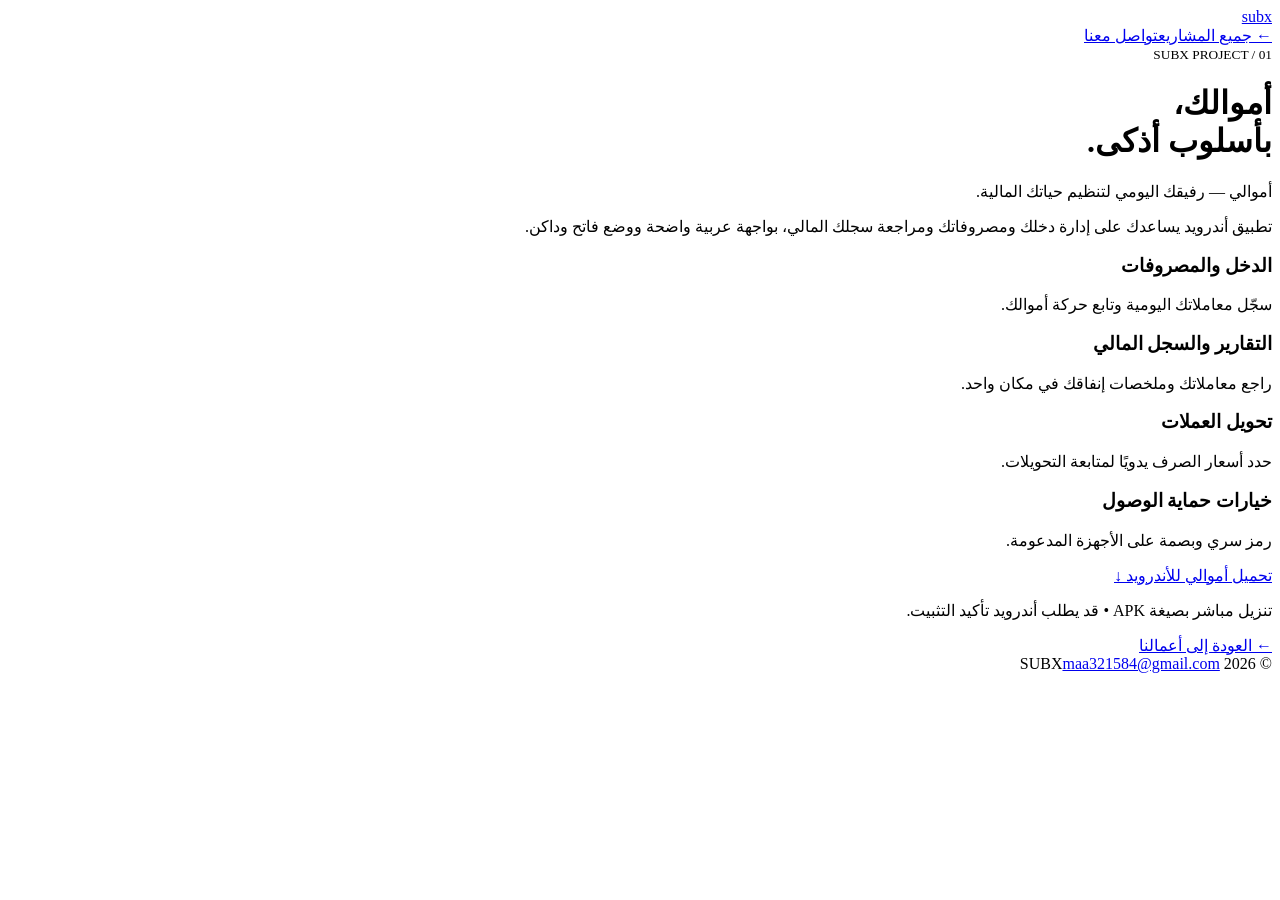
==== amwali.html @ c0b4c77b "Add files via upload" ====
<!doctype html><html lang="ar" dir="rtl"><meta charset="utf-8"><meta name="viewport" content="width=device-width,initial-scale=1"><title>أموالي — أحد مشاريع SUBX</title><link rel="stylesheet" href="css/style.css"><body><header><a class="logo" href="index.html">sub<span>x</span></a><nav><a href="index.html#projects">← جميع المشاريع</a><a href="mailto:maa321584@gmail.com">تواصل معنا</a></nav></header><main class="detail wrap"><small>SUBX PROJECT / 01</small><h1>أموالك،<br><span>بأسلوب أذكى.</span></h1><p class="large">أموالي — رفيقك اليومي لتنظيم حياتك المالية.</p><p>تطبيق أندرويد يساعدك على إدارة دخلك ومصروفاتك ومراجعة سجلك المالي، بواجهة عربية واضحة ووضع فاتح وداكن.</p><div class="detail-grid"><article><h3>الدخل والمصروفات</h3><p>سجّل معاملاتك اليومية وتابع حركة أموالك.</p></article><article><h3>التقارير والسجل المالي</h3><p>راجع معاملاتك وملخصات إنفاقك في مكان واحد.</p></article><article><h3>تحويل العملات</h3><p>حدد أسعار الصرف يدويًا لمتابعة التحويلات.</p></article><article><h3>خيارات حماية الوصول</h3><p>رمز سري وبصمة على الأجهزة المدعومة.</p></article></div><a class="button" href="update/app-debug.apk" download="Amwali.apk">تحميل أموالي للأندرويد ↓</a><p>تنزيل مباشر بصيغة APK • قد يطلب أندرويد تأكيد التثبيت.</p><a href="index.html#projects">← العودة إلى أعمالنا</a></main><footer class="wrap"><span>© 2026 SUBX</span><a href="mailto:maa321584@gmail.com">maa321584@gmail.com</a></footer></body></html>
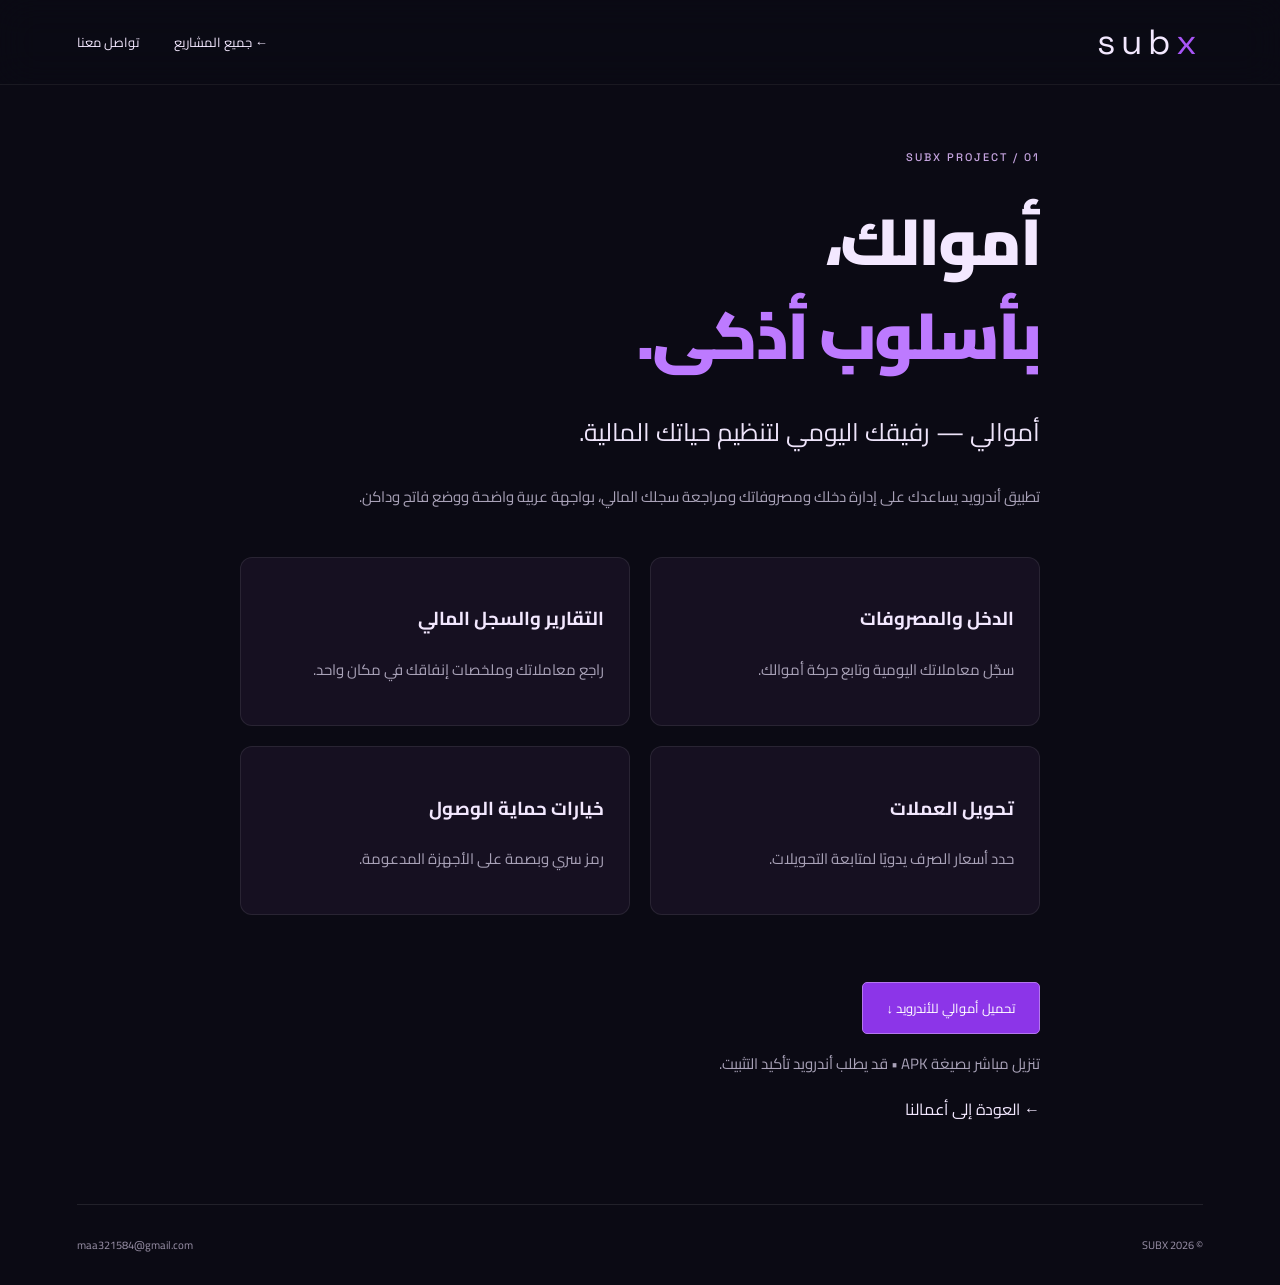
==== commit bda4a56b: "Add files via upload" ====
--- a/amwali.html
+++ b/amwali.html
@@ -1 +1,885 @@
-<!doctype html><html lang="ar" dir="rtl"><meta charset="utf-8"><meta name="viewport" content="width=device-width,initial-scale=1"><title>أموالي — أحد مشاريع SUBX</title><link rel="stylesheet" href="css/style.css"><body><header><a class="logo" href="index.html">sub<span>x</span></a><nav><a href="index.html#projects">← جميع المشاريع</a><a href="mailto:maa321584@gmail.com">تواصل معنا</a></nav></header><main class="detail wrap"><small>SUBX PROJECT / 01</small><h1>أموالك،<br><span>بأسلوب أذكى.</span></h1><p class="large">أموالي — رفيقك اليومي لتنظيم حياتك المالية.</p><p>تطبيق أندرويد يساعدك على إدارة دخلك ومصروفاتك ومراجعة سجلك المالي، بواجهة عربية واضحة ووضع فاتح وداكن.</p><div class="detail-grid"><article><h3>الدخل والمصروفات</h3><p>سجّل معاملاتك اليومية وتابع حركة أموالك.</p></article><article><h3>التقارير والسجل المالي</h3><p>راجع معاملاتك وملخصات إنفاقك في مكان واحد.</p></article><article><h3>تحويل العملات</h3><p>حدد أسعار الصرف يدويًا لمتابعة التحويلات.</p></article><article><h3>خيارات حماية الوصول</h3><p>رمز سري وبصمة على الأجهزة المدعومة.</p></article></div><a class="button" href="update/app-debug.apk" download="Amwali.apk">تحميل أموالي للأندرويد ↓</a><p>تنزيل مباشر بصيغة APK • قد يطلب أندرويد تأكيد التثبيت.</p><a href="index.html#projects">← العودة إلى أعمالنا</a></main><footer class="wrap"><span>© 2026 SUBX</span><a href="mailto:maa321584@gmail.com">maa321584@gmail.com</a></footer></body></html>
+<!doctype html>
+<html lang="ar" dir="rtl">
+<meta charset="utf-8">
+<meta name="viewport" content="width=device-width,initial-scale=1">
+<title>أموالي — أحد مشاريع SUBX</title>
+<!-- Embedded styles: readable source also exists in css/style.css -->
+<style>
+@import url('https://fonts.googleapis.com/css2?family=Cairo:wght@400;500;700;900&family=Space+Grotesk:wght@400;600&display=swap');
+:root{
+  color-scheme:dark;
+  --bg:#0b0a14;
+  --purple:#a855f7;
+  --light:#f3e8ff
+}
+*{
+  box-sizing:border-box
+}
+html{
+  scroll-behavior:smooth;
+  scroll-padding-top:95px
+}
+body{
+  margin:0;
+  background:var(--bg);
+  color:var(--light);
+  font-family:Cairo,Arial,sans-serif
+}
+a{
+  color:inherit;
+  text-decoration:none
+}
+button{
+  font:inherit;
+  cursor:pointer
+}
+a:focus-visible,button:focus-visible{
+  outline:2px solid #d8b4fe;
+  outline-offset:6px
+}
+header{
+  position:fixed;
+  inset:0 0 auto;
+  height:85px;
+  display:flex;
+  justify-content:space-between;
+  align-items:center;
+  padding:0 6%;
+  z-index:20;
+  background:#0b0a1480;
+  backdrop-filter:blur(18px);
+  border-bottom:1px solid #ffffff10
+}
+.logo{
+  font-family:'Space Grotesk',sans-serif;
+  font-size:35px;
+  letter-spacing:6px;
+  direction:ltr
+}
+.logo span{
+  color:#a855f7
+}
+nav{
+  display:flex;
+  gap:35px;
+  font-size:13px
+}
+nav a:hover{
+  color:#c084fc
+}
+.journey{
+  height:440vh
+}
+.stage{
+  height:100svh;
+  position:sticky;
+  top:0;
+  overflow:hidden;
+  background:radial-gradient(ellipse at 25% 50%,#21103e 0%,#0b0a14 65%)
+}
+canvas,.vignette{
+  position:absolute;
+  inset:0;
+  width:100%;
+  height:100%
+}
+.vignette{
+  background:linear-gradient(270deg,#0b0a14b0,transparent 65%);
+  pointer-events:none
+}
+.chapter{
+  position:absolute;
+  right:9%;
+  top:50%;
+  width:48%;
+  transform:translateY(calc(-50% + 40px));
+  opacity:0;
+  visibility:hidden;
+  transition:opacity .6s,transform .7s,visibility .6s
+}
+.chapter.active{
+  opacity:1;
+  visibility:visible;
+  transform:translateY(-50%)
+}
+small{
+  font:500 11px 'Space Grotesk',Cairo,sans-serif;
+  letter-spacing:2px;
+  color:#c5a4df
+}
+h1,h2{
+  font-size:clamp(38px,5.7vw,86px);
+  line-height:1.45;
+  letter-spacing:-2px;
+  margin:24px 0;
+  font-weight:900
+}
+h1 span,h2 span{
+  color:#bd7aff
+}
+p{
+  line-height:2;
+  color:#a9a2b8;
+  font-size:15px
+}
+.button{
+  display:inline-flex;
+  padding:13px 24px;
+  border:1px solid #b477ee;
+  border-radius:5px;
+  background:#8c35e8;
+  color:white;
+  margin-top:22px;
+  font-size:13px;
+  transition:.3s
+}
+.button:hover{
+  background:#aa55f7;
+  transform:translateY(-3px)
+}
+.stage-foot{
+  position:absolute;
+  bottom:34px;
+  left:6%;
+  right:6%;
+  display:flex;
+  justify-content:space-between;
+  font-size:10px;
+  color:#a99bbd
+}
+.stage-foot button{
+  background:none;
+  border:0;
+  color:inherit;
+  font-size:10px
+}
+.track{
+  position:absolute;
+  bottom:0;
+  width:100%;
+  height:2px;
+  background:#ffffff09
+}
+.track i{
+  display:block;
+  background:#a855f7;
+  height:100%;
+  width:0
+}
+.brand-art{
+  position:absolute;
+  left:6%;
+  top:12%;
+  width:42%;
+  height:76%;
+  opacity:0;
+  pointer-events:none;
+  transition:opacity .8s
+}
+.brand-art img{
+  width:100%;
+  height:100%;
+  object-fit:contain;
+  mix-blend-mode:screen
+}
+.wrap{
+  width:min(1180px,88%);
+  margin:auto
+}
+.about{
+  display:grid;
+  grid-template-columns:1fr 1fr;
+  gap:90px;
+  padding:140px 0;
+  border-bottom:1px solid #ffffff15
+}
+.about h2,.projects h2{
+  font-size:50px
+}
+.large{
+  font-size:25px;
+  color:#eee4fa;
+  margin-top:0
+}
+.values{
+  display:flex;
+  justify-content:space-between;
+  border-top:1px solid #ffffff20;
+  margin-top:40px;
+  padding-top:25px;
+  color:#aa68ed;
+  font-size:12px
+}
+.values b{
+  display:block;
+  font-size:20px;
+  color:white
+}
+.projects{
+  padding:120px 0
+}
+.heading{
+  display:flex;
+  align-items:center;
+  justify-content:space-between
+}
+.pill,.tags span{
+  border:1px solid #ffffff20;
+  border-radius:30px;
+  padding:7px 16px;
+  font-size:11px
+}
+.project{
+  display:grid;
+  grid-template-columns:1.15fr 1fr;
+  margin-top:45px;
+  border:1px solid #ffffff18;
+  border-radius:12px;
+  overflow:hidden;
+  background:#12101d
+}
+.project-art{
+  min-height:420px;
+  background:radial-gradient(ellipse,#5d279a55,transparent 65%);
+  position:relative;
+  display:grid;
+  place-items:center;
+  overflow:hidden
+}
+.wallet{
+  height:165px;
+  width:165px;
+  display:grid;
+  place-items:center;
+  border-radius:38px;
+  background:linear-gradient(135deg,#c59afa,#6426b6);
+  font-size:90px;
+  font-weight:900;
+  transform:rotate(-12deg);
+  box-shadow:20px 25px 80px #923aff44;
+  transition:transform .7s
+}
+.wallet span{
+  position:absolute;
+  font-size:30px;
+  right:16px;
+  bottom:3px
+}
+.project:hover .wallet{
+  transform:rotate(0) translateY(-10px)
+}
+.orbit{
+  position:absolute;
+  width:320px;
+  height:320px;
+  border:1px solid #c484ff30;
+  border-radius:50%;
+  pointer-events:none
+}
+.art-label{
+  position:absolute;
+  bottom:25px;
+  font:10px 'Space Grotesk',sans-serif;
+  letter-spacing:3px;
+  color:#bc8bd9
+}
+.project-info{
+  padding:60px
+}
+.project-info h3{
+  font-size:42px;
+  margin:15px 0
+}
+.project-info h3 span{
+  float:left;
+  color:#bd7aff
+}
+.tags{
+  display:flex;
+  gap:8px;
+  flex-wrap:wrap;
+  margin:25px 0
+}
+.project-info b{
+  font-size:13px;
+  color:#cf9fff
+}
+.contact{
+  padding:90px 0 120px;
+  border-top:1px solid #ffffff18
+}
+.contact h2{
+  font-size:65px
+}
+.email{
+  display:block;
+  width:fit-content;
+  font:clamp(17px,3vw,34px) 'Space Grotesk',sans-serif;
+  margin:35px 0;
+  color:#dbbdff
+}
+footer{
+  padding:30px 0;
+  display:flex;
+  align-items:center;
+  justify-content:space-between;
+  border-top:1px solid #ffffff18;
+  font-size:11px;
+  color:#9a91a8
+}
+.reveal{
+  transition:opacity .8s,transform .8s
+}
+.js .reveal{
+  opacity:0;
+  transform:translateY(35px)
+}
+.js .reveal.visible{
+  opacity:1;
+  transform:none
+}
+.detail{
+  padding:140px 0 80px;
+  max-width:800px
+}
+.detail h1{
+  font-size:65px
+}
+.detail-grid{
+  display:grid;
+  grid-template-columns:1fr 1fr;
+  gap:20px;
+  margin:45px 0
+}
+.detail-grid article{
+  padding:25px;
+  background:#161021;
+  border:1px solid #ffffff15;
+  border-radius:12px
+}
+@media(max-width:700px){
+  header{
+    height:70px;
+    padding:0 6%
+  }
+  .logo{
+    font-size:27px
+  }
+  nav{
+    gap:16px;
+    font-size:11px
+  }
+  .chapter{
+    width:88%;
+    right:6%;
+    top:38%
+  }
+  h1,h2{
+    font-size:48px
+  }
+  .chapter p{
+    font-size:13px
+  }
+  .vignette{
+    background:linear-gradient(#0b0a14aa,transparent)
+  }
+  .brand-art{
+    width:60%;
+    left:20%;
+    height:45%;
+    top:51%
+  }
+  .about{
+    grid-template-columns:1fr;
+    gap:20px;
+    padding:80px 0
+  }
+  .about h2,.projects h2{
+    font-size:38px
+  }
+  .large{
+    font-size:22px
+  }
+  .projects{
+    padding:70px 0
+  }
+  .project{
+    grid-template-columns:1fr
+  }
+  .project-art{
+    min-height:300px
+  }
+  .project-info{
+    padding:30px
+  }
+  .contact h2{
+    font-size:45px
+  }
+  .heading{
+    gap:10px
+  }
+  .pill{
+    white-space:nowrap;
+    padding:6px 10px
+  }
+  .contact{
+    padding:65px 0
+  }
+  footer{
+    flex-wrap:wrap;
+    gap:20px
+  }
+  .detail-grid{
+    grid-template-columns:1fr
+  }
+}
+@media(prefers-reduced-motion:reduce){
+  html{
+    scroll-behavior:auto
+  }
+  *{
+    transition:none!important
+  }
+  .js .reveal{
+    opacity:1;
+    transform:none
+  }
+}
+.scroll-story{
+  overflow:hidden
+}
+.scene{
+  height:115svh;
+  min-height:700px;
+  position:relative;
+  overflow:hidden;
+  isolation:isolate;
+  background:var(--scene-bg);
+  color:var(--scene-ink)
+}
+.scene-dark{
+  --scene-bg:#0b0a14;
+  --scene-ink:#f3e8ff
+}
+.scene-light{
+  --scene-bg:#eee8f7;
+  --scene-ink:#241334
+}
+.scene-violet{
+  --scene-bg:#32134e;
+  --scene-ink:#f3e8ff
+}
+.scene:before{
+  content:'';
+  position:absolute;
+  inset:0;
+  background:radial-gradient(ellipse at 25% 55%,#a855f72b,transparent 60%);
+  z-index:-1
+}
+.scene:after{
+  content:'';
+  position:absolute;
+  bottom:-1px;
+  left:0;
+  right:0;
+  height:28%;
+  background:linear-gradient(transparent,var(--next));
+  pointer-events:none
+}
+.scene:nth-child(1){
+  --next:#eee8f7
+}
+.scene:nth-child(2){
+  --next:#32134e
+}
+.scene:nth-child(3),.scene:nth-child(4){
+  --next:#0b0a14
+}
+.scene-canvas{
+  position:absolute;
+  inset:0;
+  width:100%;
+  height:100%
+}
+.scene-copy{
+  position:absolute;
+  width:47%;
+  right:8%;
+  top:29%;
+  z-index:3;
+  transform:translateY(var(--copy-shift,0px));
+  opacity:var(--copy-alpha,1);
+  will-change:transform,opacity
+}
+.scene-light p{
+  color:#665173
+}
+.scene-light small{
+  color:#714099
+}
+.scene-light h2 span{
+  color:#7d27bf
+}
+.scene-index{
+  position:absolute;
+  left:6%;
+  top:15%;
+  font:11px 'Space Grotesk',sans-serif;
+  letter-spacing:3px;
+  opacity:.55
+}
+.scroll-cue{
+  position:absolute;
+  bottom:15%;
+  right:8%;
+  font-size:11px;
+  z-index:4
+}
+.floating-word{
+  position:absolute;
+  bottom:23%;
+  left:10%;
+  font:12px 'Space Grotesk',sans-serif;
+  letter-spacing:4px;
+  opacity:.6;
+  transform:translateY(var(--label-shift,0px))
+}
+.story-logo{
+  position:absolute;
+  width:44%;
+  height:70%;
+  object-fit:contain;
+  left:2%;
+  top:12%;
+  mix-blend-mode:screen;
+  transform:translateY(var(--logo-shift,0px)) scale(var(--logo-scale,1));
+  will-change:transform
+}
+.scene-light{
+  color-scheme:light
+}
+.light-header header{
+  background:#eee8f7db;
+  color:#241334;
+  border-bottom-color:#35164a22
+}
+.scene h1,.scene h2{
+  font-size:clamp(38px,5.7vw,82px)
+}
+@media(max-width:700px){
+  .scene{
+    height:110svh;
+    min-height:690px
+  }
+  .scene-copy{
+    width:88%;
+    right:6%;
+    top:17%
+  }
+  .scene-copy h1,.scene-copy h2{
+    font-size:43px;
+    line-height:1.4
+  }
+  .scene-copy p{
+    font-size:13px
+  }
+  .scene-index{
+    top:11%;
+    font-size:9px
+  }
+  .story-logo{
+    width:80%;
+    left:10%;
+    height:46%;
+    top:48%
+  }
+  .floating-word{
+    bottom:13%;
+    left:8%;
+    font-size:10px
+  }
+  .scroll-cue{
+    bottom:10%
+  }
+}
+@media(prefers-reduced-motion:reduce){
+  .scene-copy,.story-logo,.floating-word{
+    transform:none!important;
+    opacity:1!important
+  }
+}
+body{
+  overflow-x:hidden
+}
+header{
+  transition:background .45s,color .45s
+}
+.reading-progress{
+  position:fixed;
+  top:0;
+  right:0;
+  height:3px;
+  width:var(--reading,0%);
+  background:linear-gradient(90deg,#6a00ff,#dbb7ff);
+  z-index:60;
+  box-shadow:0 0 18px #aa66ff
+}
+.tech-ribbon{
+  display:flex;
+  justify-content:space-around;
+  align-items:center;
+  gap:25px;
+  padding:28px 5%;
+  border-block:1px solid #a855f72b;
+  font:12px 'Space Grotesk',sans-serif;
+  letter-spacing:3px;
+  color:#b79acb;
+  background:#100c19
+}
+.tech-ribbon b{
+  color:#b671ff
+}
+.services{
+  padding:100px 0 120px
+}
+.services h2,.process-section h2{
+  font-size:48px
+}
+.service-grid{
+  display:grid;
+  grid-template-columns:repeat(3,1fr);
+  gap:20px;
+  margin-top:45px
+}
+.service{
+  padding:35px;
+  border:1px solid #a855f72b;
+  border-radius:16px;
+  background:linear-gradient(150deg,#20142c,#100d17);
+  position:relative;
+  overflow:hidden;
+  transition:transform .35s,border-color .35s
+}
+.service:hover{
+  transform:translateY(-8px);
+  border-color:#be77ff
+}
+.service-icon{
+  display:block;
+  font:42px 'Space Grotesk',sans-serif;
+  color:#bb74fc;
+  margin:12px 0 40px
+}
+.service small{
+  font-size:9px
+}
+.service h3{
+  font-size:23px
+}
+.service p{
+  font-size:13px;
+  line-height:2.1
+}
+.service-bottom{
+  display:block;
+  margin-top:28px;
+  padding-top:20px;
+  border-top:1px solid #ffffff16;
+  color:#b595cc;
+  font-size:10px
+}
+.process-section{
+  padding:95px 0;
+  background:#eee8f7;
+  color:#29193a
+}
+.process-section small{
+  color:#774e93
+}
+.process-section h2 span{
+  color:#8134ba
+}
+.process{
+  display:grid;
+  grid-template-columns:repeat(4,1fr);
+  gap:35px;
+  margin-top:50px
+}
+.process article{
+  border-top:1px solid #8e5caf66;
+  padding-top:30px
+}
+.process article>span{
+  font:42px 'Space Grotesk',sans-serif;
+  color:#b38bcb
+}
+.process h3{
+  font-size:20px
+}
+.process p{
+  color:#695577;
+  font-size:13px
+}
+.manifesto{
+  padding:65px 0 120px;
+  text-align:center
+}
+.manifesto p{
+  font-size:clamp(27px,4vw,52px);
+  color:#eee5fc;
+  line-height:1.8;
+  font-weight:700
+}
+.manifesto em{
+  font-style:normal;
+  color:#bb79fa
+}
+.manifesto>span{
+  color:#9e91ac;
+  font-size:13px
+}
+.message-form{
+  display:grid;
+  grid-template-columns:1fr 1fr;
+  gap:22px;
+  max-width:800px;
+  margin-top:45px
+}
+.message-form label{
+  font-size:12px;
+  color:#c8b5d8;
+  display:grid;
+  gap:10px
+}
+.message-form input,.message-form textarea{
+  width:100%;
+  font:inherit;
+  padding:15px;
+  color:white;
+  border:1px solid #a855f744;
+  background:#15101f;
+  border-radius:8px
+}
+.message-form input:focus,.message-form textarea:focus{
+  outline:2px solid #b976ff;
+  outline-offset:2px
+}
+.message-form .full{
+  grid-column:1/-1
+}
+.message-form small{
+  font-family:Cairo,sans-serif;
+  font-size:10px;
+  letter-spacing:0
+}
+.message-form button{
+  margin:0;
+  justify-self:start
+}
+.scene-canvas{
+  filter:drop-shadow(0 0 4px #a855f740)
+}
+.scene-brand:before{
+  background:radial-gradient(ellipse at 25% 50%,#6a00ff20,transparent 65%)
+}
+@media(max-width:800px){
+  .service-grid{
+    grid-template-columns:1fr
+  }
+  .process{
+    grid-template-columns:1fr 1fr
+  }
+  .services h2,.process-section h2{
+    font-size:36px
+  }
+  .services{
+    padding:65px 0
+  }
+  .tech-ribbon{
+    font-size:8px;
+    letter-spacing:1px;
+    flex-wrap:wrap
+  }
+  .tech-ribbon span:last-child{
+    display:none
+  }
+  .service-icon{
+    margin-bottom:25px
+  }
+  .message-form{
+    grid-template-columns:1fr
+  }
+  .heading{
+    align-items:start;
+    flex-wrap:wrap
+  }
+  nav{
+    gap:12px
+  }
+  header{
+    padding-inline:4%
+  }
+  .scene-copy{
+    z-index:4
+  }
+}
+@media(max-width:380px){
+  nav{
+    gap:8px;
+    font-size:10px
+  }
+  .logo{
+    font-size:22px
+  }
+  .process{
+    gap:20px
+  }
+  .scene-copy h1,.scene-copy h2{
+    font-size:37px
+  }
+}
+</style>
+<body>
+<header>
+<a class="logo" href="index.html">sub<span>x</span>
+</a>
+<nav>
+<a href="index.html#projects">← جميع المشاريع</a>
+<a href="mailto:maa321584@gmail.com">تواصل معنا</a>
+</nav>
+</header>
+<main class="detail wrap">
+<small>SUBX PROJECT / 01</small>
+<h1>أموالك،<br>
+<span>بأسلوب أذكى.</span>
+</h1>
+<p class="large">أموالي — رفيقك اليومي لتنظيم حياتك المالية.</p>
+<p>تطبيق أندرويد يساعدك على إدارة دخلك ومصروفاتك ومراجعة سجلك المالي، بواجهة عربية واضحة ووضع فاتح وداكن.</p>
+<div class="detail-grid">
+<article>
+<h3>الدخل والمصروفات</h3>
+<p>سجّل معاملاتك اليومية وتابع حركة أموالك.</p>
+</article>
+<article>
+<h3>التقارير والسجل المالي</h3>
+<p>راجع معاملاتك وملخصات إنفاقك في مكان واحد.</p>
+</article>
+<article>
+<h3>تحويل العملات</h3>
+<p>حدد أسعار الصرف يدويًا لمتابعة التحويلات.</p>
+</article>
+<article>
+<h3>خيارات حماية الوصول</h3>
+<p>رمز سري وبصمة على الأجهزة المدعومة.</p>
+</article>
+</div>
+<a class="button" href="update/app-debug.apk" download="Amwali.apk">تحميل أموالي للأندرويد ↓</a>
+<p>تنزيل مباشر بصيغة APK • قد يطلب أندرويد تأكيد التثبيت.</p>
+<a href="index.html#projects">← العودة إلى أعمالنا</a>
+</main>
+<footer class="wrap">
+<span>© 2026 SUBX</span>
+<a href="mailto:maa321584@gmail.com">maa321584@gmail.com</a>
+</footer>
+</body>
+</html>
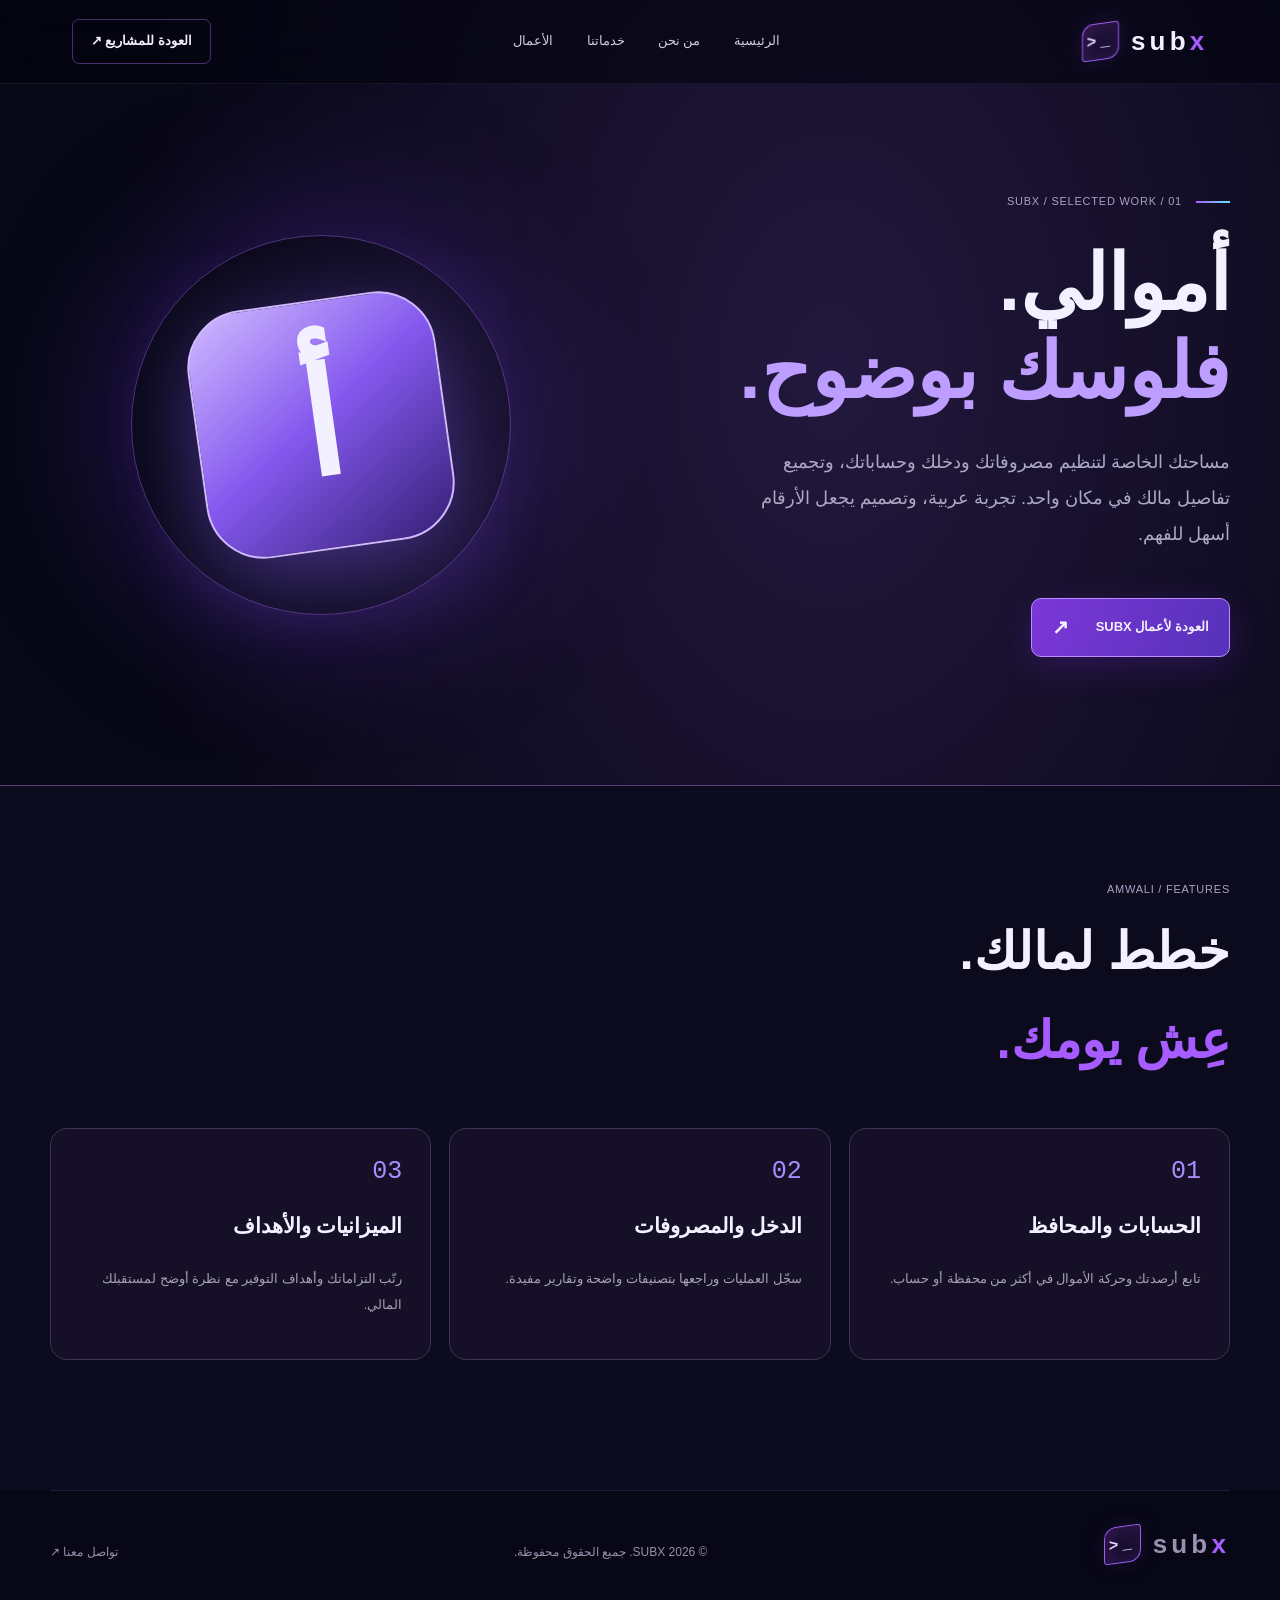
==== commit 7f658a0a: "Add files via upload" ====
--- a/amwali.html
+++ b/amwali.html
@@ -1,885 +1,41 @@
 <!doctype html>
 <html lang="ar" dir="rtl">
-<meta charset="utf-8">
-<meta name="viewport" content="width=device-width,initial-scale=1">
-<title>أموالي — أحد مشاريع SUBX</title>
-<!-- Embedded styles: readable source also exists in css/style.css -->
-<style>
-@import url('https://fonts.googleapis.com/css2?family=Cairo:wght@400;500;700;900&family=Space+Grotesk:wght@400;600&display=swap');
-:root{
-  color-scheme:dark;
-  --bg:#0b0a14;
-  --purple:#a855f7;
-  --light:#f3e8ff
-}
-*{
-  box-sizing:border-box
-}
-html{
-  scroll-behavior:smooth;
-  scroll-padding-top:95px
-}
-body{
-  margin:0;
-  background:var(--bg);
-  color:var(--light);
-  font-family:Cairo,Arial,sans-serif
-}
-a{
-  color:inherit;
-  text-decoration:none
-}
-button{
-  font:inherit;
-  cursor:pointer
-}
-a:focus-visible,button:focus-visible{
-  outline:2px solid #d8b4fe;
-  outline-offset:6px
-}
-header{
-  position:fixed;
-  inset:0 0 auto;
-  height:85px;
-  display:flex;
-  justify-content:space-between;
-  align-items:center;
-  padding:0 6%;
-  z-index:20;
-  background:#0b0a1480;
-  backdrop-filter:blur(18px);
-  border-bottom:1px solid #ffffff10
-}
-.logo{
-  font-family:'Space Grotesk',sans-serif;
-  font-size:35px;
-  letter-spacing:6px;
-  direction:ltr
-}
-.logo span{
-  color:#a855f7
-}
-nav{
-  display:flex;
-  gap:35px;
-  font-size:13px
-}
-nav a:hover{
-  color:#c084fc
-}
-.journey{
-  height:440vh
-}
-.stage{
-  height:100svh;
-  position:sticky;
-  top:0;
-  overflow:hidden;
-  background:radial-gradient(ellipse at 25% 50%,#21103e 0%,#0b0a14 65%)
-}
-canvas,.vignette{
-  position:absolute;
-  inset:0;
-  width:100%;
-  height:100%
-}
-.vignette{
-  background:linear-gradient(270deg,#0b0a14b0,transparent 65%);
-  pointer-events:none
-}
-.chapter{
-  position:absolute;
-  right:9%;
-  top:50%;
-  width:48%;
-  transform:translateY(calc(-50% + 40px));
-  opacity:0;
-  visibility:hidden;
-  transition:opacity .6s,transform .7s,visibility .6s
-}
-.chapter.active{
-  opacity:1;
-  visibility:visible;
-  transform:translateY(-50%)
-}
-small{
-  font:500 11px 'Space Grotesk',Cairo,sans-serif;
-  letter-spacing:2px;
-  color:#c5a4df
-}
-h1,h2{
-  font-size:clamp(38px,5.7vw,86px);
-  line-height:1.45;
-  letter-spacing:-2px;
-  margin:24px 0;
-  font-weight:900
-}
-h1 span,h2 span{
-  color:#bd7aff
-}
-p{
-  line-height:2;
-  color:#a9a2b8;
-  font-size:15px
-}
-.button{
-  display:inline-flex;
-  padding:13px 24px;
-  border:1px solid #b477ee;
-  border-radius:5px;
-  background:#8c35e8;
-  color:white;
-  margin-top:22px;
-  font-size:13px;
-  transition:.3s
-}
-.button:hover{
-  background:#aa55f7;
-  transform:translateY(-3px)
-}
-.stage-foot{
-  position:absolute;
-  bottom:34px;
-  left:6%;
-  right:6%;
-  display:flex;
-  justify-content:space-between;
-  font-size:10px;
-  color:#a99bbd
-}
-.stage-foot button{
-  background:none;
-  border:0;
-  color:inherit;
-  font-size:10px
-}
-.track{
-  position:absolute;
-  bottom:0;
-  width:100%;
-  height:2px;
-  background:#ffffff09
-}
-.track i{
-  display:block;
-  background:#a855f7;
-  height:100%;
-  width:0
-}
-.brand-art{
-  position:absolute;
-  left:6%;
-  top:12%;
-  width:42%;
-  height:76%;
-  opacity:0;
-  pointer-events:none;
-  transition:opacity .8s
-}
-.brand-art img{
-  width:100%;
-  height:100%;
-  object-fit:contain;
-  mix-blend-mode:screen
-}
-.wrap{
-  width:min(1180px,88%);
-  margin:auto
-}
-.about{
-  display:grid;
-  grid-template-columns:1fr 1fr;
-  gap:90px;
-  padding:140px 0;
-  border-bottom:1px solid #ffffff15
-}
-.about h2,.projects h2{
-  font-size:50px
-}
-.large{
-  font-size:25px;
-  color:#eee4fa;
-  margin-top:0
-}
-.values{
-  display:flex;
-  justify-content:space-between;
-  border-top:1px solid #ffffff20;
-  margin-top:40px;
-  padding-top:25px;
-  color:#aa68ed;
-  font-size:12px
-}
-.values b{
-  display:block;
-  font-size:20px;
-  color:white
-}
-.projects{
-  padding:120px 0
-}
-.heading{
-  display:flex;
-  align-items:center;
-  justify-content:space-between
-}
-.pill,.tags span{
-  border:1px solid #ffffff20;
-  border-radius:30px;
-  padding:7px 16px;
-  font-size:11px
-}
-.project{
-  display:grid;
-  grid-template-columns:1.15fr 1fr;
-  margin-top:45px;
-  border:1px solid #ffffff18;
-  border-radius:12px;
-  overflow:hidden;
-  background:#12101d
-}
-.project-art{
-  min-height:420px;
-  background:radial-gradient(ellipse,#5d279a55,transparent 65%);
-  position:relative;
-  display:grid;
-  place-items:center;
-  overflow:hidden
-}
-.wallet{
-  height:165px;
-  width:165px;
-  display:grid;
-  place-items:center;
-  border-radius:38px;
-  background:linear-gradient(135deg,#c59afa,#6426b6);
-  font-size:90px;
-  font-weight:900;
-  transform:rotate(-12deg);
-  box-shadow:20px 25px 80px #923aff44;
-  transition:transform .7s
-}
-.wallet span{
-  position:absolute;
-  font-size:30px;
-  right:16px;
-  bottom:3px
-}
-.project:hover .wallet{
-  transform:rotate(0) translateY(-10px)
-}
-.orbit{
-  position:absolute;
-  width:320px;
-  height:320px;
-  border:1px solid #c484ff30;
-  border-radius:50%;
-  pointer-events:none
-}
-.art-label{
-  position:absolute;
-  bottom:25px;
-  font:10px 'Space Grotesk',sans-serif;
-  letter-spacing:3px;
-  color:#bc8bd9
-}
-.project-info{
-  padding:60px
-}
-.project-info h3{
-  font-size:42px;
-  margin:15px 0
-}
-.project-info h3 span{
-  float:left;
-  color:#bd7aff
-}
-.tags{
-  display:flex;
-  gap:8px;
-  flex-wrap:wrap;
-  margin:25px 0
-}
-.project-info b{
-  font-size:13px;
-  color:#cf9fff
-}
-.contact{
-  padding:90px 0 120px;
-  border-top:1px solid #ffffff18
-}
-.contact h2{
-  font-size:65px
-}
-.email{
-  display:block;
-  width:fit-content;
-  font:clamp(17px,3vw,34px) 'Space Grotesk',sans-serif;
-  margin:35px 0;
-  color:#dbbdff
-}
-footer{
-  padding:30px 0;
-  display:flex;
-  align-items:center;
-  justify-content:space-between;
-  border-top:1px solid #ffffff18;
-  font-size:11px;
-  color:#9a91a8
-}
-.reveal{
-  transition:opacity .8s,transform .8s
-}
-.js .reveal{
-  opacity:0;
-  transform:translateY(35px)
-}
-.js .reveal.visible{
-  opacity:1;
-  transform:none
-}
-.detail{
-  padding:140px 0 80px;
-  max-width:800px
-}
-.detail h1{
-  font-size:65px
-}
-.detail-grid{
-  display:grid;
-  grid-template-columns:1fr 1fr;
-  gap:20px;
-  margin:45px 0
-}
-.detail-grid article{
-  padding:25px;
-  background:#161021;
-  border:1px solid #ffffff15;
-  border-radius:12px
-}
-@media(max-width:700px){
-  header{
-    height:70px;
-    padding:0 6%
-  }
-  .logo{
-    font-size:27px
-  }
-  nav{
-    gap:16px;
-    font-size:11px
-  }
-  .chapter{
-    width:88%;
-    right:6%;
-    top:38%
-  }
-  h1,h2{
-    font-size:48px
-  }
-  .chapter p{
-    font-size:13px
-  }
-  .vignette{
-    background:linear-gradient(#0b0a14aa,transparent)
-  }
-  .brand-art{
-    width:60%;
-    left:20%;
-    height:45%;
-    top:51%
-  }
-  .about{
-    grid-template-columns:1fr;
-    gap:20px;
-    padding:80px 0
-  }
-  .about h2,.projects h2{
-    font-size:38px
-  }
-  .large{
-    font-size:22px
-  }
-  .projects{
-    padding:70px 0
-  }
-  .project{
-    grid-template-columns:1fr
-  }
-  .project-art{
-    min-height:300px
-  }
-  .project-info{
-    padding:30px
-  }
-  .contact h2{
-    font-size:45px
-  }
-  .heading{
-    gap:10px
-  }
-  .pill{
-    white-space:nowrap;
-    padding:6px 10px
-  }
-  .contact{
-    padding:65px 0
-  }
-  footer{
-    flex-wrap:wrap;
-    gap:20px
-  }
-  .detail-grid{
-    grid-template-columns:1fr
-  }
-}
-@media(prefers-reduced-motion:reduce){
-  html{
-    scroll-behavior:auto
-  }
-  *{
-    transition:none!important
-  }
-  .js .reveal{
-    opacity:1;
-    transform:none
-  }
-}
-.scroll-story{
-  overflow:hidden
-}
-.scene{
-  height:115svh;
-  min-height:700px;
-  position:relative;
-  overflow:hidden;
-  isolation:isolate;
-  background:var(--scene-bg);
-  color:var(--scene-ink)
-}
-.scene-dark{
-  --scene-bg:#0b0a14;
-  --scene-ink:#f3e8ff
-}
-.scene-light{
-  --scene-bg:#eee8f7;
-  --scene-ink:#241334
-}
-.scene-violet{
-  --scene-bg:#32134e;
-  --scene-ink:#f3e8ff
-}
-.scene:before{
-  content:'';
-  position:absolute;
-  inset:0;
-  background:radial-gradient(ellipse at 25% 55%,#a855f72b,transparent 60%);
-  z-index:-1
-}
-.scene:after{
-  content:'';
-  position:absolute;
-  bottom:-1px;
-  left:0;
-  right:0;
-  height:28%;
-  background:linear-gradient(transparent,var(--next));
-  pointer-events:none
-}
-.scene:nth-child(1){
-  --next:#eee8f7
-}
-.scene:nth-child(2){
-  --next:#32134e
-}
-.scene:nth-child(3),.scene:nth-child(4){
-  --next:#0b0a14
-}
-.scene-canvas{
-  position:absolute;
-  inset:0;
-  width:100%;
-  height:100%
-}
-.scene-copy{
-  position:absolute;
-  width:47%;
-  right:8%;
-  top:29%;
-  z-index:3;
-  transform:translateY(var(--copy-shift,0px));
-  opacity:var(--copy-alpha,1);
-  will-change:transform,opacity
-}
-.scene-light p{
-  color:#665173
-}
-.scene-light small{
-  color:#714099
-}
-.scene-light h2 span{
-  color:#7d27bf
-}
-.scene-index{
-  position:absolute;
-  left:6%;
-  top:15%;
-  font:11px 'Space Grotesk',sans-serif;
-  letter-spacing:3px;
-  opacity:.55
-}
-.scroll-cue{
-  position:absolute;
-  bottom:15%;
-  right:8%;
-  font-size:11px;
-  z-index:4
-}
-.floating-word{
-  position:absolute;
-  bottom:23%;
-  left:10%;
-  font:12px 'Space Grotesk',sans-serif;
-  letter-spacing:4px;
-  opacity:.6;
-  transform:translateY(var(--label-shift,0px))
-}
-.story-logo{
-  position:absolute;
-  width:44%;
-  height:70%;
-  object-fit:contain;
-  left:2%;
-  top:12%;
-  mix-blend-mode:screen;
-  transform:translateY(var(--logo-shift,0px)) scale(var(--logo-scale,1));
-  will-change:transform
-}
-.scene-light{
-  color-scheme:light
-}
-.light-header header{
-  background:#eee8f7db;
-  color:#241334;
-  border-bottom-color:#35164a22
-}
-.scene h1,.scene h2{
-  font-size:clamp(38px,5.7vw,82px)
-}
-@media(max-width:700px){
-  .scene{
-    height:110svh;
-    min-height:690px
-  }
-  .scene-copy{
-    width:88%;
-    right:6%;
-    top:17%
-  }
-  .scene-copy h1,.scene-copy h2{
-    font-size:43px;
-    line-height:1.4
-  }
-  .scene-copy p{
-    font-size:13px
-  }
-  .scene-index{
-    top:11%;
-    font-size:9px
-  }
-  .story-logo{
-    width:80%;
-    left:10%;
-    height:46%;
-    top:48%
-  }
-  .floating-word{
-    bottom:13%;
-    left:8%;
-    font-size:10px
-  }
-  .scroll-cue{
-    bottom:10%
-  }
-}
-@media(prefers-reduced-motion:reduce){
-  .scene-copy,.story-logo,.floating-word{
-    transform:none!important;
-    opacity:1!important
-  }
-}
-body{
-  overflow-x:hidden
-}
-header{
-  transition:background .45s,color .45s
-}
-.reading-progress{
-  position:fixed;
-  top:0;
-  right:0;
-  height:3px;
-  width:var(--reading,0%);
-  background:linear-gradient(90deg,#6a00ff,#dbb7ff);
-  z-index:60;
-  box-shadow:0 0 18px #aa66ff
-}
-.tech-ribbon{
-  display:flex;
-  justify-content:space-around;
-  align-items:center;
-  gap:25px;
-  padding:28px 5%;
-  border-block:1px solid #a855f72b;
-  font:12px 'Space Grotesk',sans-serif;
-  letter-spacing:3px;
-  color:#b79acb;
-  background:#100c19
-}
-.tech-ribbon b{
-  color:#b671ff
-}
-.services{
-  padding:100px 0 120px
-}
-.services h2,.process-section h2{
-  font-size:48px
-}
-.service-grid{
-  display:grid;
-  grid-template-columns:repeat(3,1fr);
-  gap:20px;
-  margin-top:45px
-}
-.service{
-  padding:35px;
-  border:1px solid #a855f72b;
-  border-radius:16px;
-  background:linear-gradient(150deg,#20142c,#100d17);
-  position:relative;
-  overflow:hidden;
-  transition:transform .35s,border-color .35s
-}
-.service:hover{
-  transform:translateY(-8px);
-  border-color:#be77ff
-}
-.service-icon{
-  display:block;
-  font:42px 'Space Grotesk',sans-serif;
-  color:#bb74fc;
-  margin:12px 0 40px
-}
-.service small{
-  font-size:9px
-}
-.service h3{
-  font-size:23px
-}
-.service p{
-  font-size:13px;
-  line-height:2.1
-}
-.service-bottom{
-  display:block;
-  margin-top:28px;
-  padding-top:20px;
-  border-top:1px solid #ffffff16;
-  color:#b595cc;
-  font-size:10px
-}
-.process-section{
-  padding:95px 0;
-  background:#eee8f7;
-  color:#29193a
-}
-.process-section small{
-  color:#774e93
-}
-.process-section h2 span{
-  color:#8134ba
-}
-.process{
-  display:grid;
-  grid-template-columns:repeat(4,1fr);
-  gap:35px;
-  margin-top:50px
-}
-.process article{
-  border-top:1px solid #8e5caf66;
-  padding-top:30px
-}
-.process article>span{
-  font:42px 'Space Grotesk',sans-serif;
-  color:#b38bcb
-}
-.process h3{
-  font-size:20px
-}
-.process p{
-  color:#695577;
-  font-size:13px
-}
-.manifesto{
-  padding:65px 0 120px;
-  text-align:center
-}
-.manifesto p{
-  font-size:clamp(27px,4vw,52px);
-  color:#eee5fc;
-  line-height:1.8;
-  font-weight:700
-}
-.manifesto em{
-  font-style:normal;
-  color:#bb79fa
-}
-.manifesto>span{
-  color:#9e91ac;
-  font-size:13px
-}
-.message-form{
-  display:grid;
-  grid-template-columns:1fr 1fr;
-  gap:22px;
-  max-width:800px;
-  margin-top:45px
-}
-.message-form label{
-  font-size:12px;
-  color:#c8b5d8;
-  display:grid;
-  gap:10px
-}
-.message-form input,.message-form textarea{
-  width:100%;
-  font:inherit;
-  padding:15px;
-  color:white;
-  border:1px solid #a855f744;
-  background:#15101f;
-  border-radius:8px
-}
-.message-form input:focus,.message-form textarea:focus{
-  outline:2px solid #b976ff;
-  outline-offset:2px
-}
-.message-form .full{
-  grid-column:1/-1
-}
-.message-form small{
-  font-family:Cairo,sans-serif;
-  font-size:10px;
-  letter-spacing:0
-}
-.message-form button{
-  margin:0;
-  justify-self:start
-}
-.scene-canvas{
-  filter:drop-shadow(0 0 4px #a855f740)
-}
-.scene-brand:before{
-  background:radial-gradient(ellipse at 25% 50%,#6a00ff20,transparent 65%)
-}
-@media(max-width:800px){
-  .service-grid{
-    grid-template-columns:1fr
-  }
-  .process{
-    grid-template-columns:1fr 1fr
-  }
-  .services h2,.process-section h2{
-    font-size:36px
-  }
-  .services{
-    padding:65px 0
-  }
-  .tech-ribbon{
-    font-size:8px;
-    letter-spacing:1px;
-    flex-wrap:wrap
-  }
-  .tech-ribbon span:last-child{
-    display:none
-  }
-  .service-icon{
-    margin-bottom:25px
-  }
-  .message-form{
-    grid-template-columns:1fr
-  }
-  .heading{
-    align-items:start;
-    flex-wrap:wrap
-  }
-  nav{
-    gap:12px
-  }
-  header{
-    padding-inline:4%
-  }
-  .scene-copy{
-    z-index:4
-  }
-}
-@media(max-width:380px){
-  nav{
-    gap:8px;
-    font-size:10px
-  }
-  .logo{
-    font-size:22px
-  }
-  .process{
-    gap:20px
-  }
-  .scene-copy h1,.scene-copy h2{
-    font-size:37px
-  }
-}
-</style>
-<body>
-<header>
-<a class="logo" href="index.html">sub<span>x</span>
-</a>
-<nav>
-<a href="index.html#projects">← جميع المشاريع</a>
-<a href="mailto:maa321584@gmail.com">تواصل معنا</a>
-</nav>
-</header>
-<main class="detail wrap">
-<small>SUBX PROJECT / 01</small>
-<h1>أموالك،<br>
-<span>بأسلوب أذكى.</span>
-</h1>
-<p class="large">أموالي — رفيقك اليومي لتنظيم حياتك المالية.</p>
-<p>تطبيق أندرويد يساعدك على إدارة دخلك ومصروفاتك ومراجعة سجلك المالي، بواجهة عربية واضحة ووضع فاتح وداكن.</p>
-<div class="detail-grid">
-<article>
-<h3>الدخل والمصروفات</h3>
-<p>سجّل معاملاتك اليومية وتابع حركة أموالك.</p>
-</article>
-<article>
-<h3>التقارير والسجل المالي</h3>
-<p>راجع معاملاتك وملخصات إنفاقك في مكان واحد.</p>
-</article>
-<article>
-<h3>تحويل العملات</h3>
-<p>حدد أسعار الصرف يدويًا لمتابعة التحويلات.</p>
-</article>
-<article>
-<h3>خيارات حماية الوصول</h3>
-<p>رمز سري وبصمة على الأجهزة المدعومة.</p>
-</article>
-</div>
-<a class="button" href="update/app-debug.apk" download="Amwali.apk">تحميل أموالي للأندرويد ↓</a>
-<p>تنزيل مباشر بصيغة APK • قد يطلب أندرويد تأكيد التثبيت.</p>
-<a href="index.html#projects">← العودة إلى أعمالنا</a>
-</main>
-<footer class="wrap">
-<span>© 2026 SUBX</span>
-<a href="mailto:maa321584@gmail.com">maa321584@gmail.com</a>
-</footer>
+<head>
+  <meta charset="utf-8">
+  <meta name="viewport" content="width=device-width,initial-scale=1">
+  <meta name="theme-color" content="#080716">
+  <meta name="description" content="أموالي — أحد تطبيقات SUBX لتنظيم المال في تجربة عربية واضحة">
+  <title>أموالي — أحد مشاريع SUBX</title>
+  <link rel="icon" href="assets/favicon.svg" type="image/svg+xml">
+  <link rel="stylesheet" href="css/style.css">
+  <style>
+    .amwali-page { min-height: 100vh; overflow: hidden; background: radial-gradient(ellipse at 65% 23%, #331d6880, #070715 60%); }
+    .amwali-hero { padding-top: 185px; padding-bottom: 120px; display: grid; grid-template-columns: 1fr 1fr; align-items: center; gap: 8%; }
+    .amwali-hero h1 { font-size: clamp(52px,6vw,98px); line-height: 1.15; margin: 28px 0; }
+    .amwali-hero h1 em { color: #bd9dff; }
+    .amwali-hero p { color: #ada8c6; font-size: 18px; line-height: 2; max-width: 500px; }
+    .amwali-visual { position: relative; min-height: 480px; display: grid; place-items: center; }
+    .amwali-visual::before { content: ''; position: absolute; width: 380px; height: 380px; border: 1px solid #8653c58f; border-radius: 50%; box-shadow: 0 0 160px #6733d16c; }
+    .amwali-app-icon { width: 250px; height: 250px; display: grid; place-items: center; border: 2px solid #d0b9ff; border-radius: 58px; background: linear-gradient(145deg,#d0baff,#8458ee 48%,#362076); box-shadow: 0 22px 90px #8661ff77; font: 800 145px Tahoma; transform: rotate(-8deg); }
+    .amwali-features { border-top: 1px solid #574078; padding-block: 95px 130px; background: #0c0a1d; }
+    .amwali-features h2 { font-size: clamp(32px,4vw,57px); margin-top: 8px; }
+    .amwali-feature-grid { display: grid; grid-template-columns: repeat(3,1fr); gap: 18px; margin-top: 40px; }
+    .amwali-feature { border: 1px solid #403259; border-radius: 17px; padding: 28px; background: #151027; }
+    .amwali-feature b { color: #ab8cff; font: 25px monospace; }
+    .amwali-feature h3 { font-size: 21px; }
+    .amwali-feature p { color: #a6a0b5; font-size: 13px; line-height: 2; }
+    @media(max-width:760px) { .amwali-hero { padding-top: 130px; grid-template-columns: 1fr; gap: 0; }.amwali-visual { min-height: 330px; }.amwali-visual::before { width: 280px; height: 280px; }.amwali-app-icon { width: 180px; height: 180px; border-radius: 40px; font-size: 100px; }.amwali-feature-grid { grid-template-columns: 1fr; } }
+  </style>
+</head>
+<body class="amwali-page">
+  <header class="site-header"><a href="index.html#home" class="brand" aria-label="SUBX الرئيسية"><span class="brand-mark">&gt;_</span><span>sub<strong>x</strong></span></a><nav class="desktop-nav"><a href="index.html#home">الرئيسية</a><a href="index.html#about">من نحن</a><a href="index.html#services">خدماتنا</a><a href="index.html#projects">الأعمال</a></nav><a class="nav-contact" href="index.html#projects">العودة للمشاريع ↗</a><button class="menu-toggle" id="menu-toggle" aria-label="فتح القائمة" aria-expanded="false" aria-controls="mobile-nav"><span></span><span></span></button><nav class="mobile-nav" id="mobile-nav" hidden><a href="index.html#home">الرئيسية</a><a href="index.html#about">من نحن</a><a href="index.html#projects">الأعمال</a></nav></header>
+  <main><section class="amwali-hero container"><div><div class="section-kicker"><span class="line-accent"></span> SUBX / SELECTED WORK / 01</div><h1>أموالي.<br><em>فلوسك بوضوح.</em></h1><p>مساحتك الخاصة لتنظيم مصروفاتك ودخلك وحساباتك، وتجميع تفاصيل مالك في مكان واحد. تجربة عربية، وتصميم يجعل الأرقام أسهل للفهم.</p><a href="index.html#projects" class="primary-link">العودة لأعمال SUBX <span>↗</span></a></div><div class="amwali-visual"><div class="amwali-app-icon" aria-label="أيقونة تجريبية لأموالي">أ</div></div></section>
+  <section class="amwali-features"><div class="container"><div class="section-kicker">AMWALI / FEATURES</div><h2>خطط لمالك.<br><em>عِش يومك.</em></h2><div class="amwali-feature-grid"><article class="amwali-feature"><b>01</b><h3>الحسابات والمحافظ</h3><p>تابع أرصدتك وحركة الأموال في أكثر من محفظة أو حساب.</p></article><article class="amwali-feature"><b>02</b><h3>الدخل والمصروفات</h3><p>سجّل العمليات وراجعها بتصنيفات واضحة وتقارير مفيدة.</p></article><article class="amwali-feature"><b>03</b><h3>الميزانيات والأهداف</h3><p>رتّب التزاماتك وأهداف التوفير مع نظرة أوضح لمستقبلك المالي.</p></article></div></div></section></main>
+  <footer class="site-footer container"><a href="index.html" class="brand"><span class="brand-mark">&gt;_</span><span>sub<strong>x</strong></span></a><span>© 2026 SUBX. جميع الحقوق محفوظة.</span><a href="index.html#contact">تواصل معنا ↗</a></footer>
+  <script>
+    const toggle = document.getElementById('menu-toggle');
+    const nav = document.getElementById('mobile-nav');
+    toggle.addEventListener('click', () => { nav.hidden = !nav.hidden; toggle.setAttribute('aria-expanded', String(!nav.hidden)); });
+  </script>
 </body>
 </html>
--- a/css/style.css
+++ b/css/style.css
@@ -0,0 +1,366 @@
+/* SUBX — Robot Experience | hand-written CSS, no remote stylesheets */
+:root {
+  color-scheme: dark;
+  --bg: #050511;
+  --bg-2: #090b1d;
+  --panel: #101127;
+  --panel-2: #15162f;
+  --border: rgba(178, 169, 255, .14);
+  --text: #f3f0ff;
+  --muted: #a3a3bb;
+  --purple: #a65cff;
+  --purple-2: #7241ed;
+  --cyan: #65e5ff;
+  --pink: #ff78cb;
+  --radius: 22px;
+}
+*, *::before, *::after { box-sizing: border-box; }
+html { scroll-behavior: smooth; scroll-padding-top: 92px; }
+body { margin: 0; background: var(--bg); color: var(--text); font: 400 16px/1.75 "Segoe UI", Tahoma, Arial, sans-serif; overflow-x: hidden; }
+body::selection, ::selection { color: white; background: #8b42e9; }
+a { color: inherit; text-decoration: none; }
+button, input, textarea { font: inherit; }
+button { cursor: pointer; }
+a:focus-visible, button:focus-visible, input:focus-visible, textarea:focus-visible { outline: 2px solid var(--cyan); outline-offset: 4px; }
+.container { width: min(1260px, calc(100% - 100px)); margin-inline: auto; }
+em { color: var(--purple); font-style: normal; }
+.scroll-line { position: fixed; inset: 0 0 auto; width: 100%; height: 2px; background: #251b45; z-index: 110; direction: ltr; }
+.scroll-line span { display: block; width: 0; height: 100%; background: linear-gradient(90deg, var(--purple), var(--cyan)); box-shadow: 0 0 16px #ae72ff; }
+.noise { position: fixed; pointer-events: none; inset: 0; z-index: 85; opacity: .07; background-image: url("data:image/svg+xml,%3Csvg viewBox='0 0 160 160' xmlns='http://www.w3.org/2000/svg'%3E%3Cfilter id='n'%3E%3CfeTurbulence type='fractalNoise' baseFrequency='.9' numOctaves='3' stitchTiles='stitch'/%3E%3C/filter%3E%3Crect width='100%25' height='100%25' filter='url(%23n)' opacity='.35'/%3E%3C/svg%3E"); }
+.site-header { position: fixed; inset: 0 0 auto; min-height: 84px; z-index: 100; display: flex; align-items: center; justify-content: space-between; gap: 22px; padding-inline: clamp(22px,5.6vw,94px); border-bottom: 1px solid rgba(192,173,255,.08); background: rgba(5,5,17,.67); backdrop-filter: blur(22px); -webkit-backdrop-filter: blur(22px); transition: background .3s, border-color .3s; }
+.site-header.scrolled { background: rgba(5,5,17,.93); border-color: rgba(192,173,255,.17); }
+.brand { display: inline-flex; align-items: center; gap: 12px; flex-shrink: 0; direction: ltr; font: 600 26px/.9 "Segoe UI", Arial, sans-serif; letter-spacing: .16em; }
+.brand strong { color: var(--purple); font-weight: 800; }
+.brand-mark { display: grid; place-items: center; width: 37px; height: 37px; border: 1px solid #9d5bf3; border-radius: 11px 4px 11px 4px; font: 700 16px/1 monospace; color: #e6d5ff; transform: skewY(-8deg); background: linear-gradient(120deg,#6d2aa148,#2e20603b); box-shadow: inset 0 0 16px #7e3db036, 0 0 22px #914ded22; }
+.desktop-nav { display: flex; align-items: center; gap: clamp(15px,2.6vw,38px); font-size: 13px; color: #d1cce2; }
+.desktop-nav a, .mobile-nav a { transition: color .2s; }
+.desktop-nav a:hover, .mobile-nav a:hover { color: var(--cyan); }
+.header-actions { display: flex; align-items: center; gap: 15px; }
+.nav-contact { display: inline-flex; align-items: center; gap: 25px; padding: 10px 18px; border: 1px solid #8d5dcd7a; border-radius: 7px; font-size: 13px; font-weight: 700; transition: background .2s, transform .2s; }
+.nav-contact:hover { background: #9b5bff2e; transform: translateY(-2px); }
+.nav-contact span { color: var(--cyan); }
+.menu-toggle { width: 42px; height: 42px; display: none; flex-direction: column; justify-content: center; gap: 7px; background: transparent; border: 1px solid var(--border); border-radius: 10px; padding-inline: 10px; }
+.menu-toggle span { display: block; height: 2px; background: white; border-radius: 5px; }
+.mobile-nav { position: absolute; top: 78px; inset-inline: 18px; background: rgba(12,12,31,.98); border: 1px solid var(--border); border-radius: 16px; padding: 16px; box-shadow: 0 25px 60px #000a; }
+.mobile-nav:not([hidden]) { display: grid; }
+.mobile-nav a { display: block; padding: 12px; border-bottom: 1px solid var(--border); }
+.mobile-nav a:last-child { border-bottom: none; }
+
+/* A single sticky viewport, driven by one continuous scroll timeline. */
+.journey { height: 680vh; position: relative; background: #050511; }
+.journey-sticky { position: sticky; top: 0; width: 100%; height: 100vh; height: 100svh; min-height: 550px; overflow: hidden; isolation: isolate; background: radial-gradient(ellipse 46% 68% at 43% 48%, #211349 0%, #0a0a1d 60%, #050511 100%); }
+.world-backdrop, .world-vignette, .world-canvas, .world-stars { position: absolute; inset: 0; width: 100%; height: 100%; }
+.world-backdrop { z-index: 0; pointer-events: none; }
+.ambient { position: absolute; filter: blur(92px); border-radius: 50%; opacity: .6; }
+.ambient-a { width: 40vw; height: 40vw; max-width: 620px; max-height: 620px; background: #6229a65f; left: 20%; top: 11%; animation: ambientFloat 11s ease-in-out infinite alternate; }
+.ambient-b { width: 32vw; height: 30vw; max-width: 550px; background: #154e8068; left: 35%; bottom: -20%; animation: ambientFloat 13s ease-in-out infinite alternate-reverse; }
+.world-grid { position: absolute; width: 130vw; height: 56vh; left: -15vw; bottom: -27vh; background-image: linear-gradient(#66449c27 1px,transparent 1px), linear-gradient(90deg,#66449c27 1px,transparent 1px); background-size: 63px 63px; transform: perspective(340px) rotateX(71deg); transform-origin: center top; mask-image: linear-gradient(transparent,black 36%,transparent 95%); opacity: .5; }
+.world-canvas { z-index: 2; display: block; pointer-events: none; }
+.world-vignette { z-index: 3; pointer-events: none; background: radial-gradient(ellipse 72% 80% at 48% 47%, transparent 20%, #05051112 60%, #050511e8 100%), linear-gradient(90deg,#05051175, transparent 45%, #05051111); }
+.world-stars { z-index: 1; pointer-events: none; background-image: radial-gradient(circle,#b8acff 1px,transparent 1.5px), radial-gradient(circle,#71dbff .8px,transparent 1.5px); background-size: 155px 188px, 244px 214px; background-position: 12px 33px,70px 93px; opacity: .23; transform: translateY(var(--star-move,0px)); }
+.hud { position: absolute; z-index: 8; pointer-events: none; display: grid; gap: 4px; color: #a8a1bd; font: 10px/1.5 Consolas, monospace; letter-spacing: .12em; direction: ltr; }
+.hud-left { left: 5.4%; top: 27%; }
+.hud-left span:last-child { color: #746b96; }
+.hud-line { display: block; width: 25px; height: 1px; background: var(--purple); margin-bottom: 9px; }
+.hud-right { right: 6%; top: 19%; display: flex; align-items: center; font-size: 9px; letter-spacing: .18em; }
+.hud-live { width: 7px; height: 7px; border-radius: 50%; background: #77f6db; box-shadow: 0 0 12px #77f6db; animation: pulse 2s infinite; }
+.story-copy { --copy-alpha: 0; position: absolute; z-index: 9; width: min(570px, 43vw); right: 8.5%; top: 33%; opacity: var(--copy-alpha); transform: translate3d(0,var(--copy-move,24px),0); pointer-events: none; transition: opacity .1s linear; }
+.story-copy .eyebrow { display: flex; align-items: center; gap: 12px; margin-bottom: 22px; color: #a7a0c2; font: 11px/1.5 Consolas, "Segoe UI", sans-serif; letter-spacing: .08em; }
+.eyebrow i { width: 7px; height: 7px; border-radius: 50%; background: var(--cyan); box-shadow: 0 0 14px var(--cyan); }
+.story-copy h1, .story-copy h2 { margin: 0 0 19px; font-size: clamp(42px,5.2vw,84px); font-weight: 800; line-height: 1.23; letter-spacing: -.05em; }
+.story-copy h2 { font-size: clamp(35px,4.1vw,66px); }
+.story-copy h1 em, .story-copy h2 em { background: linear-gradient(104deg, #c78dff, #a264ff 54%, #78e4ff); color: transparent; background-clip: text; -webkit-background-clip: text; }
+.story-copy p { font-size: clamp(13px,1.16vw,16px); line-height: 2.1; color: #b5aec9; max-width: 440px; margin: 0; }
+.story-copy a { pointer-events: auto; }
+.story-hero { --copy-alpha: 1; }
+.story-intro { top: 34%; }
+.story-inside { top: 28%; }
+.story-build { top: 29%; }
+.story-code-heading { top: 30%; width: 37%; }
+.primary-link { display: inline-flex; align-items: center; gap: 27px; margin-top: 28px; padding: 11px 20px; background: linear-gradient(110deg,#7c37d8,#5632b9); border: 1px solid #bd8dff; border-radius: 10px; font-size: 13px; font-weight: 700; box-shadow: 0 9px 35px #702ad83f; transition: transform .2s, box-shadow .2s; }
+.primary-link:hover { transform: translateY(-3px); box-shadow: 0 15px 45px #702ad87d; }
+.primary-link span { font-size: 20px; }
+.core-label { position: absolute; z-index: 5; top: 28%; left: 25%; display: flex; align-items: center; gap: 12px; font: 10px/1.4 monospace; direction: ltr; color: #d7c0ff; opacity: 0; pointer-events: none; }
+.core-label strong { font-size: 8px; color: #8b8db0; }
+.crosshair { font-size: 28px; color: var(--cyan); }
+.data-pulse { position: absolute; z-index: 6; bottom: 22%; left: 7%; display: grid; gap: 12px; color: #6a84b6; direction: ltr; font: 11px monospace; opacity: 0; }
+.journey-bottom { position: absolute; inset-inline: 6%; bottom: 26px; display: grid; grid-template-columns: 1fr 1fr 1fr; align-items: end; z-index: 21; pointer-events: none; }
+.step-track { display: flex; gap: 7px; align-items: center; justify-self: start; direction: ltr; }
+.step-track span { width: 22px; height: 3px; background: #4e405f; border-radius: 5px; transition: background .2s,width .2s; }
+.step-track span.active { width: 48px; background: var(--cyan); box-shadow: 0 0 14px #61e2ff88; }
+.journey-scroll { display: grid; justify-items: center; gap: 5px; text-align: center; font: 9px/1.5 Consolas, Tahoma, monospace; letter-spacing: .13em; color: #a8a1c2; direction: ltr; }
+.journey-scroll span:last-child { font: 10px/1.6 Tahoma, sans-serif; letter-spacing: 0; }
+.scroll-mouse { display: block; width: 21px; height: 33px; margin-bottom: 5px; border: 1px solid #aa88e5; border-radius: 20px; padding-top: 6px; }
+.scroll-mouse i { display: block; width: 3px; height: 8px; margin: auto; border-radius: 5px; background: var(--cyan); animation: scrollDot 1.8s infinite; }
+.skip-story { justify-self: end; font-size: 11px; color: #b9a4d4; pointer-events: auto; }
+.skip-story:hover { color: white; }
+.phone-portal { position: absolute; z-index: 10; top: 50%; left: 46%; transform: translate(-50%,-44%) scale(var(--phone-scale,.46)) rotate(var(--phone-rotate,-9deg)); opacity: 0; pointer-events: none; width: 312px; height: 630px; filter: drop-shadow(0 0 35px #8338ee65); will-change: transform,opacity; }
+.phone-outline { background: linear-gradient(130deg,#8f70be,#1d1939 28%,#0c0d1d 75%,#7556b4); padding: 8px; width: 100%; height: 100%; border-radius: 45px; border: 2px solid #b79be6; box-shadow: 0 0 0 4px #0e0b20, inset 0 0 15px #eee7ff55, 0 35px 100px #000a; }
+.phone-display { border-radius: 36px; padding: 17px; width: 100%; height: 100%; overflow: hidden; position: relative; color: #fff; background: linear-gradient(160deg,#151a2d,#0c1120 57%,#11182c); font: 14px/1.5 Tahoma, sans-serif; }
+.phone-display:before { content: ''; position: absolute; top: 8px; left: 50%; transform: translateX(-50%); width: 77px; height: 19px; background: #070913; border-radius: 20px; z-index: 2; }
+.phone-status { display: flex; justify-content: space-between; font: 10px/1.5 Arial,sans-serif; margin-bottom: 19px; }
+.phone-head { display: flex; justify-content: space-between; align-items: center; font-weight: 800; font-size: 19px; }
+.phone-head b { color: #a984ff; }
+.phone-bell { font-size: 18px; border: 1px solid #343e58; border-radius: 13px; padding: 6px 9px; }
+.phone-hello { color: #a7b1c9; margin-top: 18px; font-size: 11px; }
+.phone-hello strong { display: block; font-size: 15px; color: #fff; }
+.phone-balance { position: relative; background: linear-gradient(110deg,#5337ba,#7159de 55%,#5b8fdc); border-radius: 19px; padding: 20px 17px; margin-top: 19px; height: 132px; overflow: hidden; }
+.phone-balance:after { content: ''; width: 135px; height: 135px; position: absolute; border: 24px solid #ffffff0d; border-radius: 50%; top: -54px; left: -25px; }
+.phone-balance small { font-size: 10px; display: block; color: #eeeaff; }
+.phone-balance strong { display: block; font: 700 31px/1.8 Tahoma, sans-serif; direction: ltr; text-align: right; }
+.phone-balance strong span { font-size: 12px; }
+.phone-balance-chart { position: absolute; bottom: 6px; left: 18px; font: 22px monospace; color: #dff3ff; letter-spacing: -2px; opacity: .68; }
+.phone-actions { display: flex; justify-content: space-between; margin-top: 22px; text-align: center; }
+.phone-actions span { display: grid; justify-items: center; align-content: center; width: 78px; height: 64px; background: #1c2540; border: 1px solid #35405c; border-radius: 15px; font: 23px/1 monospace; color: #b5a0ff; }
+.phone-actions small { font: 9px/1.8 Tahoma,sans-serif; color: #c3cbe3; }
+.phone-mini-title { display: flex; justify-content: space-between; margin-top: 27px; font-weight: 700; font-size: 12px; }
+.phone-mini-title span { font-weight: 400; font-size: 10px; color: #ab91ff; }
+.phone-transaction { display: flex; align-items: center; gap: 8px; margin-top: 10px; padding-bottom: 11px; border-bottom: 1px solid #25324b; }
+.phone-transaction b { display: grid; place-items: center; width: 35px; height: 35px; background: #24314c; border-radius: 10px; color: #99e4ff; }
+.phone-transaction span { flex: 1; font-weight: 700; font-size: 10px; }
+.phone-transaction small { display: block; font-weight: 400; color: #8b96af; font-size: 8px; }
+.phone-transaction strong { font: 700 11px Tahoma; color: #ff99b5; }
+.phone-transaction strong.positive { color: #7ce7bd; }
+.phone-bottom { position: absolute; inset: auto 0 0; display: flex; align-items: center; justify-content: space-around; height: 50px; border-top: 1px solid #25314c; background: #11192b; font: 19px/1 monospace; color: #929bbb; }
+.phone-bottom span:first-child, .phone-bottom span:nth-child(3) { color: #b899ff; }
+.code-portal { position: absolute; z-index: 14; width: min(775px, 55vw); left: 47%; top: 52%; transform: translate(-50%,-50%) scale(var(--code-scale,.8)); opacity: 0; pointer-events: none; }
+.code-window { border: 1px solid #7c5f9a8c; border-radius: 14px; overflow: hidden; background: #0b0d1b; box-shadow: 0 40px 130px #000c,0 0 90px #633fc442; }
+.code-titlebar { padding: 11px 16px; background: #1b1c31; display: flex; align-items: center; justify-content: space-between; gap: 9px; font: 10px monospace; color: #a7a7c1; border-bottom: 1px solid #41415a; }
+.window-dots { display: flex; gap: 6px; }
+.window-dots i { width: 9px; height: 9px; border-radius: 50%; background: #ff6475; }
+.window-dots i:nth-child(2) { background: #eebc4c; }
+.window-dots i:nth-child(3) { background: #6ec78c; }
+.code-live { color: #90efce; font-size: 9px; }
+.code-layout { display: flex; min-height: 400px; }
+.editor-sidebar { width: 53px; flex: none; background: #101324; border-right: 1px solid #282c44; display: grid; align-content: start; justify-items: center; gap: 25px; padding-top: 22px; color: #8f8aa6; font-size: 22px; }
+.editor-sidebar span:first-child { color: #c795ff; }
+.editor-body { min-width: 0; flex: 1; position: relative; padding-bottom: 28px; }
+.editor-tabs { display: flex; align-items: center; overflow: auto hidden; scrollbar-width: thin; background: #101325; border-bottom: 1px solid #2f314e; }
+.code-tab { border: none; border-right: 1px solid #292e43; background: transparent; color: #8985a8; white-space: nowrap; padding: 12px 13px; font: 11px/1 monospace; }
+.code-tab.is-active { color: #eacfff; background: #1b1b32; box-shadow: inset 0 2px 0 #a877f4; }
+.copy-code { background: #262141; color: #d6c5fc; border: 1px solid #3d3365; border-radius: 6px; white-space: nowrap; margin-left: auto; margin-right: 10px; padding: 5px 10px; font-size: 10px; }
+.copy-code:hover { background: #3b2967; }
+.code-breadcrumb { color: #81819f; padding: 13px 18px 8px; font: 11px monospace; }
+.code-breadcrumb span { color: #d1adff; }
+.code-lines { padding: 5px 8px 14px 0; overflow-x: auto; min-height: 310px; color: #c8d3fa; font: 12px/1.9 Consolas, Menlo, monospace; direction: ltr; }
+.code-row { display: flex; white-space: pre; min-width: max-content; opacity: 0; transform: translateY(9px); transition: opacity .33s ease, transform .33s ease; }
+.code-row.appeared { opacity: 1; transform: none; }
+.line-no { color: #515874; text-align: right; flex: none; width: 43px; padding-right: 18px; user-select: none; }
+.line-content { padding-left: 14px; border-left: 1px solid #262d4e; }
+.tok-key { color: #c994ff; }
+.tok-fun { color: #82b9ff; }
+.tok-str { color: #91ddb3; }
+.tok-num { color: #ffba93; }
+.tok-comment { color: #66718c; }
+.tok-type { color: #7ce4ff; }
+.terminal-status { position: absolute; inset: auto 0 0; display: flex; justify-content: space-between; background: #6241b1; color: #f2eaff; font: 10px/1.5 monospace; padding: 5px 12px; }
+.terminal-status span:first-child { color: #a9ffc5; }
+
+/* Content sections */
+.reveal-section, .services-section, .process-section, .projects-section, .manifesto-section, .contact-section { position: relative; }
+.intro-section { padding: 160px 0 0; background: linear-gradient(180deg,#050511,#090817 88%); }
+.intro-grid { display: grid; grid-template-columns: 1fr 1fr; gap: 10%; align-items: start; padding-bottom: 140px; }
+.section-kicker { display: flex; align-items: center; gap: 14px; color: #aaa2c6; font: 11px/1.6 Consolas, Tahoma, sans-serif; letter-spacing: .07em; }
+.line-accent { width: 34px; height: 2px; background: linear-gradient(90deg,var(--purple),var(--cyan)); }
+.section-lead h2, .section-heading h2, .contact-section h2 { margin: 26px 0 0; font-size: clamp(40px,4.4vw,70px); font-weight: 800; line-height: 1.29; letter-spacing: -.05em; }
+.intro-description { padding-top: 38px; }
+.intro-description p, .section-heading p, .contact-section p { color: #9fa0b7; font-size: 15px; line-height: 2.2; }
+.intro-description p.big-text { font-size: clamp(18px,1.65vw,24px); line-height: 1.95; margin-top: 0; color: #dedbea; }
+.intro-description strong { color: #c79aff; }
+.stats { display: flex; justify-content: space-between; gap: 20px; padding-top: 25px; margin-top: 25px; border-top: 1px solid var(--border); }
+.stats div { display: grid; gap: 3px; }
+.stats b { font: 600 clamp(26px,3vw,43px)/1.3 Arial; color: #d0b1ff; direction: ltr; }
+.stats span { font-size: 12px; color: #9994aa; }
+.marquee { height: 117px; display: flex; align-items: center; overflow: hidden; border-top: 1px solid #ffffff12; border-bottom: 1px solid #ffffff12; background: #100b24; direction: ltr; }
+.marquee > div { font: 800 clamp(30px,4vw,55px)/1 Arial,sans-serif; letter-spacing: -.04em; color: #9f80d0; white-space: nowrap; animation: marquee 30s linear infinite; }
+.marquee i { font-style: normal; color: #60dcff; margin-inline: 26px; font-size: .5em; vertical-align: middle; }
+.services-section { padding-top: 155px; padding-bottom: 165px; }
+.section-heading { display: flex; justify-content: space-between; align-items: end; gap: 40px; margin-bottom: 52px; }
+.section-heading p { max-width: 300px; margin: 0 0 8px; }
+.services-grid { display: grid; grid-template-columns: repeat(3,minmax(0,1fr)); gap: 18px; }
+.service-card { min-height: 470px; padding: 28px; display: flex; flex-direction: column; align-items: flex-start; position: relative; border: 1px solid #30254a; border-radius: 17px; overflow: hidden; background: linear-gradient(165deg,#161028,#0c0c1c 78%); transition: transform .3s, border-color .3s, box-shadow .3s; }
+.service-card:hover { transform: translateY(-9px); border-color: #9758ff; box-shadow: 0 25px 75px #7227ab1a; }
+.service-card::before { content: ''; position: absolute; inset: -45% -50% auto; height: 85%; background: radial-gradient(ellipse,#a05cfb16,transparent 68%); pointer-events: none; }
+.service-number { color: #a6a0bd; font: 11px monospace; letter-spacing: .04em; direction: ltr; }
+.service-glyph { font: 70px/1.2 Consolas,monospace; color: #b47cff; margin: 53px 0 32px; text-shadow: 0 0 50px #a368ff66; }
+.service-card:nth-child(2) .service-glyph { color: #68d7ff; text-shadow: 0 0 45px #68d7ff70; }
+.service-card:nth-child(3) .service-glyph { color: #f3a5e7; }
+.service-card h3 { font-size: 25px; margin: 0 0 11px; }
+.service-card p { margin: 0; color: #a6a1b7; font-size: 13px; line-height: 2; }
+.service-tags { display: flex; flex-wrap: wrap; gap: 7px; margin-top: auto; padding-top: 20px; direction: ltr; }
+.service-tags span, .project-tags span { padding: 5px 10px; border: 1px solid #524272; border-radius: 100px; font: 10px/1.4 monospace; color: #bca9dd; }
+.service-arrow { position: absolute; bottom: 29px; left: 30px; color: #cab5fa; }
+.process-section { padding-block: 140px 150px; background: linear-gradient(180deg,#0b0a1a,#110c22 50%,#090817); border-block: 1px solid #2f234a; }
+.process-grid { display: grid; grid-template-columns: repeat(4,minmax(0,1fr)); gap: 22px; }
+.process-item { position: relative; padding: 23px 22px 24px; border-top: 1px solid #7d62b0; }
+.process-item > span { color: #a6a0bf; font: 13px monospace; }
+.process-symbol { height: 125px; display: flex; align-items: center; color: #ae7fff; font: 50px/1 monospace; }
+.process-item h3 { font-size: 24px; margin: 0 0 10px; }
+.process-item p { color: #a39eb6; font-size: 13px; line-height: 2; margin: 0; }
+.projects-section { padding-block: 160px; }
+.project-feature { display: grid; grid-template-columns: 1.12fr 1fr; min-height: 530px; border: 1px solid #433160; border-radius: 22px; overflow: hidden; background: #100e25; transition: border-color .3s, transform .3s; }
+.project-feature:hover { border-color: #a072eb; transform: translateY(-4px); }
+.project-visual { position: relative; min-height: 530px; overflow: hidden; display: grid; place-items: center; background: radial-gradient(ellipse at 50% 40%,#6d3fe4 0%,#281360 35%,#0c0b24 77%); }
+.project-visual::after { content: ''; position: absolute; inset: 0; background: radial-gradient(circle at 50% 50%,transparent 20%,#07071688 95%); }
+.project-orbit { width: 360px; height: 360px; position: absolute; border: 1px solid #b590ff38; border-radius: 50%; transform: rotateX(66deg); animation: orbitMove 13s linear infinite; }
+.project-orbit.orbit-two { width: 530px; height: 530px; border-color: #76cdff25; animation-direction: reverse; }
+.project-monogram { z-index: 1; display: grid; place-items: center; width: 188px; height: 188px; border: 1px solid #bd9bff; border-radius: 49px; transform: rotate(-9deg); background: linear-gradient(140deg,#b5a3ff,#733dd5 58%,#37206e); color: white; font: 800 99px/1 Tahoma; box-shadow: 15px 20px 80px #d1aaff50, inset 0 0 50px #fff2; }
+.project-monogram span { font: 24px monospace; position: absolute; bottom: 22px; left: 27px; color: #cce8ff; }
+.project-visual-label { position: absolute; bottom: 30px; right: 29px; z-index: 2; font: 11px monospace; direction: ltr; color: #dad2ff; }
+.project-details { display: flex; flex-direction: column; align-items: flex-start; padding: clamp(30px,4vw,60px); }
+.project-index { font: 11px monospace; color: #ada3bf; direction: ltr; }
+.project-diamond { color: #b992ff; font: 48px/1 monospace; margin-top: auto; }
+.project-details h3 { margin: 20px 0 16px; font-size: clamp(38px,4vw,58px); }
+.project-details h3 span { color: #af84fc; font: 24px monospace; }
+.project-details p { color: #ada7bc; max-width: 370px; line-height: 2.15; font-size: 14px; }
+.project-tags { display: flex; flex-wrap: wrap; gap: 6px; direction: ltr; }
+.project-details > strong { font-size: 13px; color: #b891ff; margin-top: 33px; }
+.projects-note { margin-top: 26px; padding: 21px; text-align: center; border: 1px solid var(--border); border-radius: 10px; color: #9893b3; font-size: 13px; }
+.manifesto-section { min-height: 580px; display: grid; place-items: center; padding-block: 115px; text-align: center; overflow: hidden; background: radial-gradient(ellipse at 50% 70%, #30124d,#100a22 55%,#070615); border-block: 1px solid #47305d; }
+.manifesto-inner { position: relative; z-index: 2; display: grid; justify-items: center; }
+.manifesto-inner p { font-size: clamp(31px,5vw,76px); line-height: 1.55; font-weight: 800; margin: 23px auto 18px; letter-spacing: -.04em; }
+.manifesto-inner > span { color: #a59abc; letter-spacing: .3em; font: 11px monospace; }
+.manifesto-halo { position: absolute; height: 600px; width: 600px; border: 1px solid #c38eff30; border-radius: 50%; box-shadow: 0 0 100px #9c4cfb11, inset 0 0 90px #9c4cfb1a; }
+.contact-section { padding-block: 170px 140px; }
+.contact-grid { display: grid; grid-template-columns: 1fr 1fr; gap: min(10vw,130px); }
+.contact-section h2 { font-size: clamp(42px,5vw,75px); }
+.contact-section p { max-width: 420px; }
+.contact-email { display: inline-block; margin-top: 25px; font: 700 clamp(16px,1.8vw,25px) Arial; direction: ltr; border-bottom: 1px solid #9c67df; padding-bottom: 14px; }
+.contact-email:hover { color: #c7acff; }
+.contact-form { display: grid; gap: 19px; }
+.contact-form label { display: grid; gap: 8px; font-size: 12px; color: #beb7d4; }
+.contact-form input, .contact-form textarea { width: 100%; background: #121127; border: 1px solid #403457; border-radius: 9px; padding: 15px 17px; color: white; resize: vertical; transition: border-color .2s; }
+.contact-form input:focus, .contact-form textarea:focus { border-color: #b18af6; }
+.contact-form input::placeholder, .contact-form textarea::placeholder { color: #77728e; }
+.form-submit { display: flex; justify-content: space-between; align-items: center; width: 100%; border: 1px solid #b88bff; border-radius: 9px; color: white; background: linear-gradient(100deg,#853de1,#5931c2); padding: 14px 20px; font-weight: 700; }
+.form-submit:hover { filter: brightness(1.12); }
+.contact-form small { color: #857f9c; font-size: 11px; }
+.site-footer { display: flex; justify-content: space-between; align-items: end; gap: 25px; padding-block: 35px 55px; border-top: 1px solid var(--border); color: #9891af; font-size: 12px; }
+.footer-brand { color: #fff; }
+.site-footer p { margin: 13px 0 0; }
+.back-to-top { color: #bca6e2; }
+.back-to-top:hover { color: #fff; }
+.toast { position: fixed; z-index: 200; bottom: 28px; left: 50%; transform: translate(-50%,30px); border: 1px solid #765bb6; border-radius: 10px; padding: 10px 17px; background: #21153e; box-shadow: 0 12px 45px #0009; opacity: 0; pointer-events: none; transition: opacity .2s, transform .2s; font-size: 13px; }
+.toast.show { opacity: 1; transform: translate(-50%,0); }
+.reveal { opacity: 0; transform: translateY(44px); transition: opacity .75s ease,transform .75s cubic-bezier(.2,.8,.3,1); }
+.reveal.visible { opacity: 1; transform: translateY(0); }
+@keyframes pulse { 50% { opacity: .2; transform: scale(.7); } }
+@keyframes scrollDot { to { transform: translateY(11px); opacity: 0; } }
+@keyframes ambientFloat { to { transform: translate(9%,-5%) scale(1.16); } }
+@keyframes orbitMove { to { transform: rotateX(66deg) rotate(360deg); } }
+@keyframes marquee { to { transform: translateX(-50%); } }
+
+@media(max-width:1050px) {
+  .container { width: min(100% - 60px, 1100px); }
+  .story-copy { width: min(520px,47vw); right: 6%; }
+  .hud-right { display: none; }
+  .code-portal { left: 43%; width: 60vw; }
+  .service-card { min-height: 500px; padding: 22px; }
+  .service-arrow { display: none; }
+  .intro-grid { gap: 6%; }
+}
+@media(max-width:760px) {
+  html { scroll-padding-top: 75px; }
+  .container { width: calc(100% - 38px); }
+  .site-header { min-height: 69px; padding-inline: 19px; }
+  .brand { font-size: 24px; }
+  .brand-mark { width: 33px; height: 33px; }
+  .desktop-nav, .nav-contact { display: none; }
+  .menu-toggle { display: flex; }
+  .mobile-nav { top: 65px; }
+  .journey { height: 580vh; }
+  .journey-sticky { min-height: 500px; }
+  .ambient-a { width: 90vw; height: 95vw; left: -5%; top: 28%; }
+  .ambient-b { width: 85vw; height: 95vw; left: 18%; bottom: -3%; }
+  .story-copy, .story-intro, .story-inside, .story-build, .story-code-heading { width: calc(100% - 42px); top: 18%; right: 21px; }
+  .story-copy h1 { font-size: clamp(37px,9vw,56px); }
+  .story-copy h2 { font-size: clamp(32px,7.3vw,48px); }
+  .story-copy p { font-size: 12px; line-height: 1.85; width: min(90%,370px); }
+  .story-copy .eyebrow { margin-bottom: 14px; font-size: 9px; }
+  .story-hero { top: 17%; }
+  .story-intro { top: 18%; }
+  .story-inside { top: 16%; }
+  .story-build { top: 16%; }
+  .story-code-heading { top: 12%; }
+  .primary-link { margin-top: 17px; padding: 8px 14px; }
+  .hud-left { top: 13%; left: 21px; font-size: 8px; }
+  .core-label { top: 57%; left: 9%; }
+  .data-pulse { bottom: 17%; left: 5%; font-size: 8px; }
+  .journey-bottom { bottom: 16px; inset-inline: 20px; grid-template-columns: 1fr 1fr; }
+  .journey-scroll { grid-column: 2; font-size: 8px; }
+  .journey-scroll span:last-child { font-size: 8px; }
+  .skip-story { display: none; }
+  .step-track { grid-column: 1; grid-row: 1; }
+  .step-track span { width: 11px; }
+  .step-track span.active { width: 28px; }
+  .phone-portal { left: 50%; top: 61%; }
+  .code-portal { top: 61%; left: 50%; width: min(96vw,540px); }
+  .code-titlebar { padding: 8px; }
+  .code-live, .file-path { font-size: 7px; }
+  .code-layout { min-height: 290px; }
+  .editor-sidebar { width: 31px; gap: 18px; padding-top: 16px; font-size: 15px; }
+  .code-tab { padding: 9px 8px; font-size: 9px; }
+  .copy-code { padding: 4px 6px; font-size: 9px; }
+  .code-lines { font-size: 9px; min-height: 223px; line-height: 1.8; }
+  .line-no { width: 26px; padding-right: 7px; }
+  .line-content { padding-left: 7px; }
+  .code-breadcrumb { font-size: 9px; padding: 9px 10px; }
+  .terminal-status { font-size: 8px; }
+  .intro-section { padding-top: 105px; }
+  .intro-grid { grid-template-columns: 1fr; gap: 10px; padding-bottom: 95px; }
+  .section-lead h2, .section-heading h2, .contact-section h2 { font-size: clamp(37px,9.1vw,55px); }
+  .intro-description { padding-top: 10px; }
+  .intro-description p.big-text { font-size: 19px; }
+  .stats { gap: 8px; }
+  .stats b { font-size: 28px; }
+  .stats span { font-size: 10px; }
+  .marquee { height: 87px; }
+  .marquee > div { font-size: 36px; }
+  .services-section, .projects-section { padding-block: 104px; }
+  .section-heading { display: block; margin-bottom: 34px; }
+  .section-heading p { margin-top: 15px; }
+  .services-grid { grid-template-columns: 1fr; gap: 14px; }
+  .service-card { min-height: 340px; padding: 24px; }
+  .service-glyph { margin: 22px 0 14px; font-size: 57px; }
+  .service-tags { padding-top: 12px; }
+  .process-section { padding-block: 98px; }
+  .process-grid { grid-template-columns: 1fr 1fr; gap: 12px; }
+  .process-item { padding: 15px 8px; }
+  .process-symbol { height: 90px; font-size: 40px; }
+  .process-item h3 { font-size: 21px; }
+  .process-item p { font-size: 12px; }
+  .project-feature { grid-template-columns: 1fr; }
+  .project-visual { min-height: 310px; }
+  .project-monogram { width: 145px; height: 145px; font-size: 72px; border-radius: 34px; }
+  .project-orbit { width: 280px; height: 280px; }
+  .project-orbit.orbit-two { width: 370px; height: 370px; }
+  .project-details { padding: 27px; }
+  .project-diamond { margin-top: 20px; }
+  .project-details h3 { font-size: 42px; }
+  .manifesto-section { min-height: 430px; }
+  .manifesto-inner p { font-size: clamp(30px,7.8vw,46px); }
+  .contact-section { padding-block: 110px 100px; }
+  .contact-grid { grid-template-columns: 1fr; gap: 45px; }
+  .contact-email { font-size: 19px; }
+  .site-footer { flex-wrap: wrap; align-items: start; gap: 20px; }
+  .site-footer > span { width: 100%; order: 3; }
+}
+@media(max-height:620px) and (min-width:761px) { .story-copy { top: 26%; } .story-copy h1 { font-size: 57px; } .story-copy h2 { font-size: 45px; } .hud-left { top: 24%; } }
+@media(prefers-reduced-motion:reduce) {
+  html { scroll-behavior: auto; }
+  *, *::before, *::after { animation-duration: .001ms !important; animation-iteration-count: 1 !important; scroll-behavior: auto !important; }
+  .reveal { transition: none; }
+}
+/* Graceful animated fallback if a browser or preview cannot create WebGL. */
+.robot-fallback { position: absolute; inset: 0; width: 100%; height: 100%; z-index: 2; pointer-events: none; overflow: hidden; }
+.fallback-robot { position: absolute; left: 31%; top: 53%; width: min(420px,38vw); transform: translate(-50%,-50%); transform-origin: 50% 50%; filter: drop-shadow(0 20px 33px #08061a) drop-shadow(0 0 40px #6e48ce85); }
+.fallback-robot svg { display: block; width: 100%; height: auto; }
+.fallback-tunnel { position: absolute; inset: 0; opacity: 0; overflow: hidden; background: radial-gradient(ellipse at center,#40168066,transparent 55%); }
+.tunnel-gate { position: absolute; left: 43%; top: 50%; width: min(46vw,550px); aspect-ratio: 1; border: 4px solid #ad7aff; border-radius: 34%; box-shadow: 0 0 25px #ac74ff, inset 0 0 35px #a96eff44; }
+.tunnel-gate:nth-child(2n) { border-color: #66d9ff; box-shadow: 0 0 25px #66d9ff99; }
+.tunnel-code { position: absolute; inset: auto 0 19%; width: 100%; text-align: center; font: 12px monospace; color: #98dfff; letter-spacing: .38em; text-shadow: 0 0 20px #8ccfff; }
+@media(max-width:760px) {
+  .fallback-robot { left: 50%; top: 69%; width: min(66vw,280px); }
+  .tunnel-gate { left: 50%; top: 61%; width: 76vw; }
+  .tunnel-code { bottom: 25%; font-size: 9px; letter-spacing: .08em; }
+}
